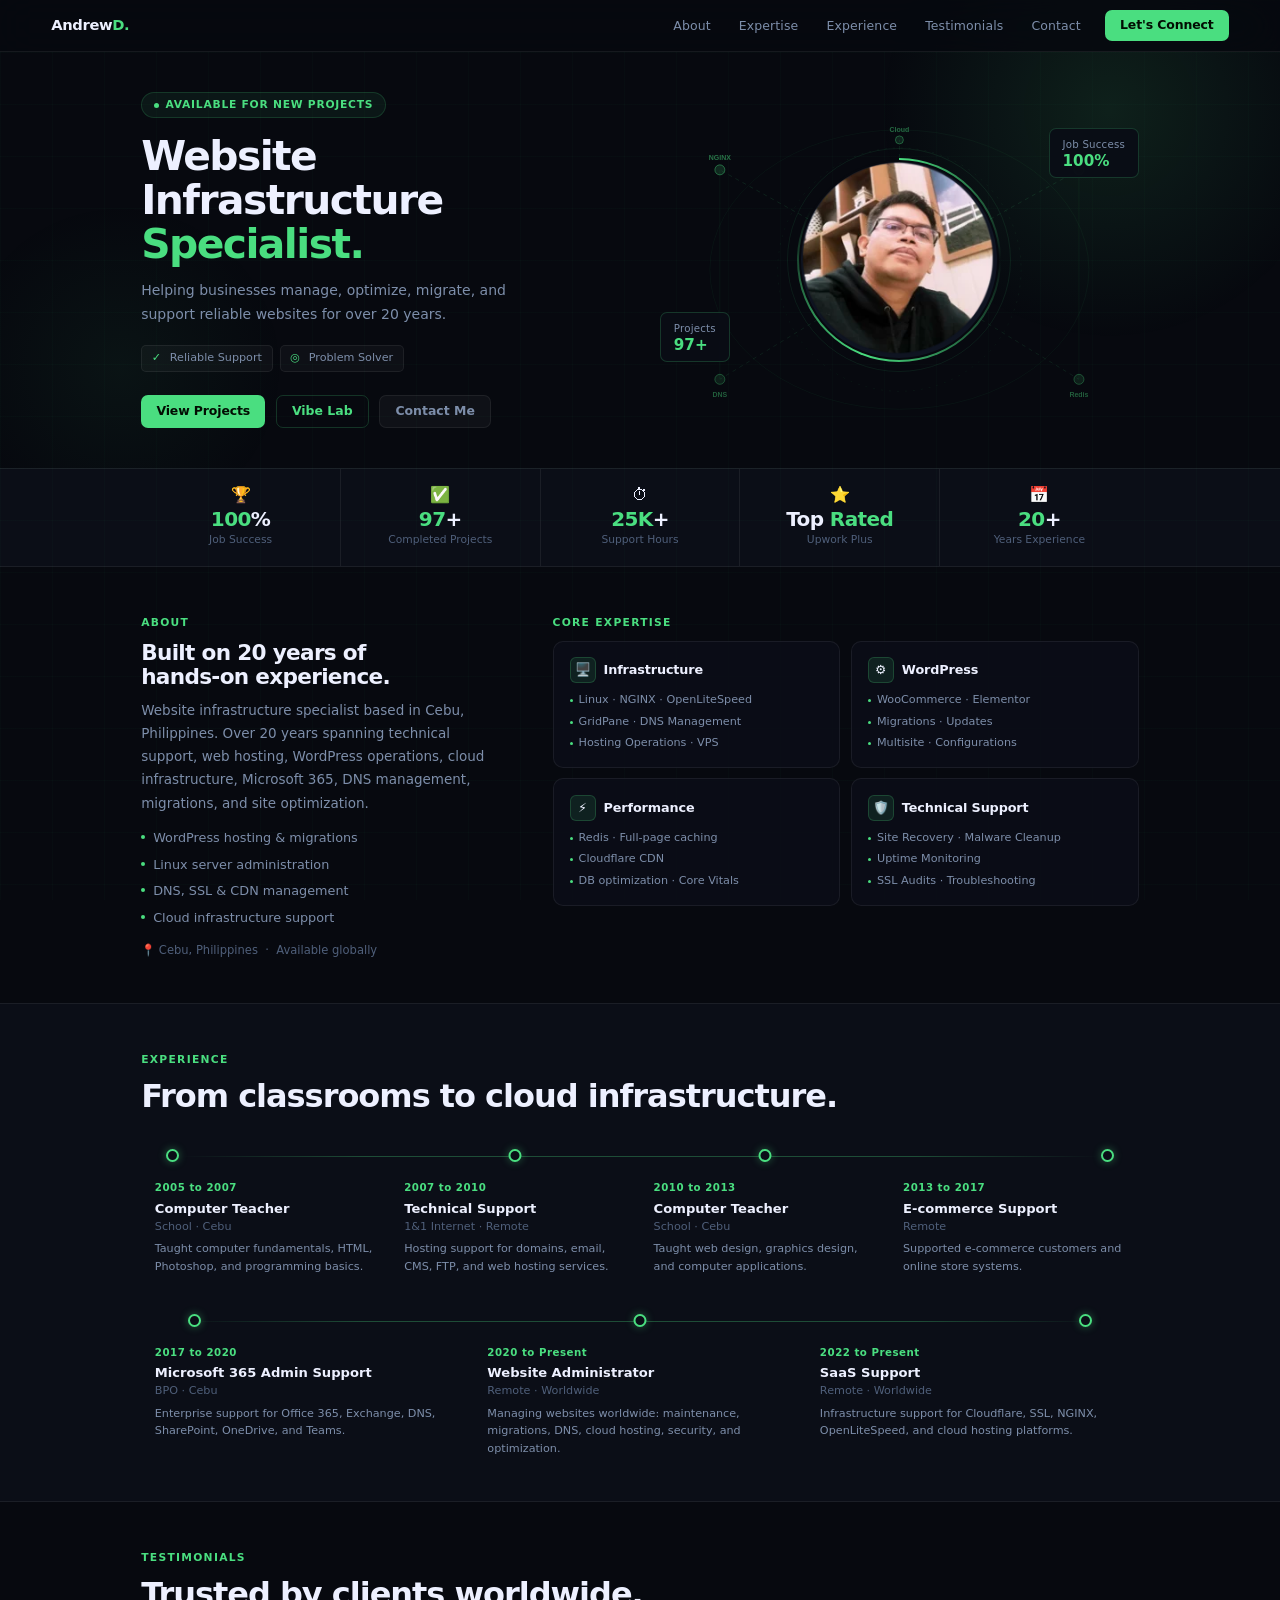
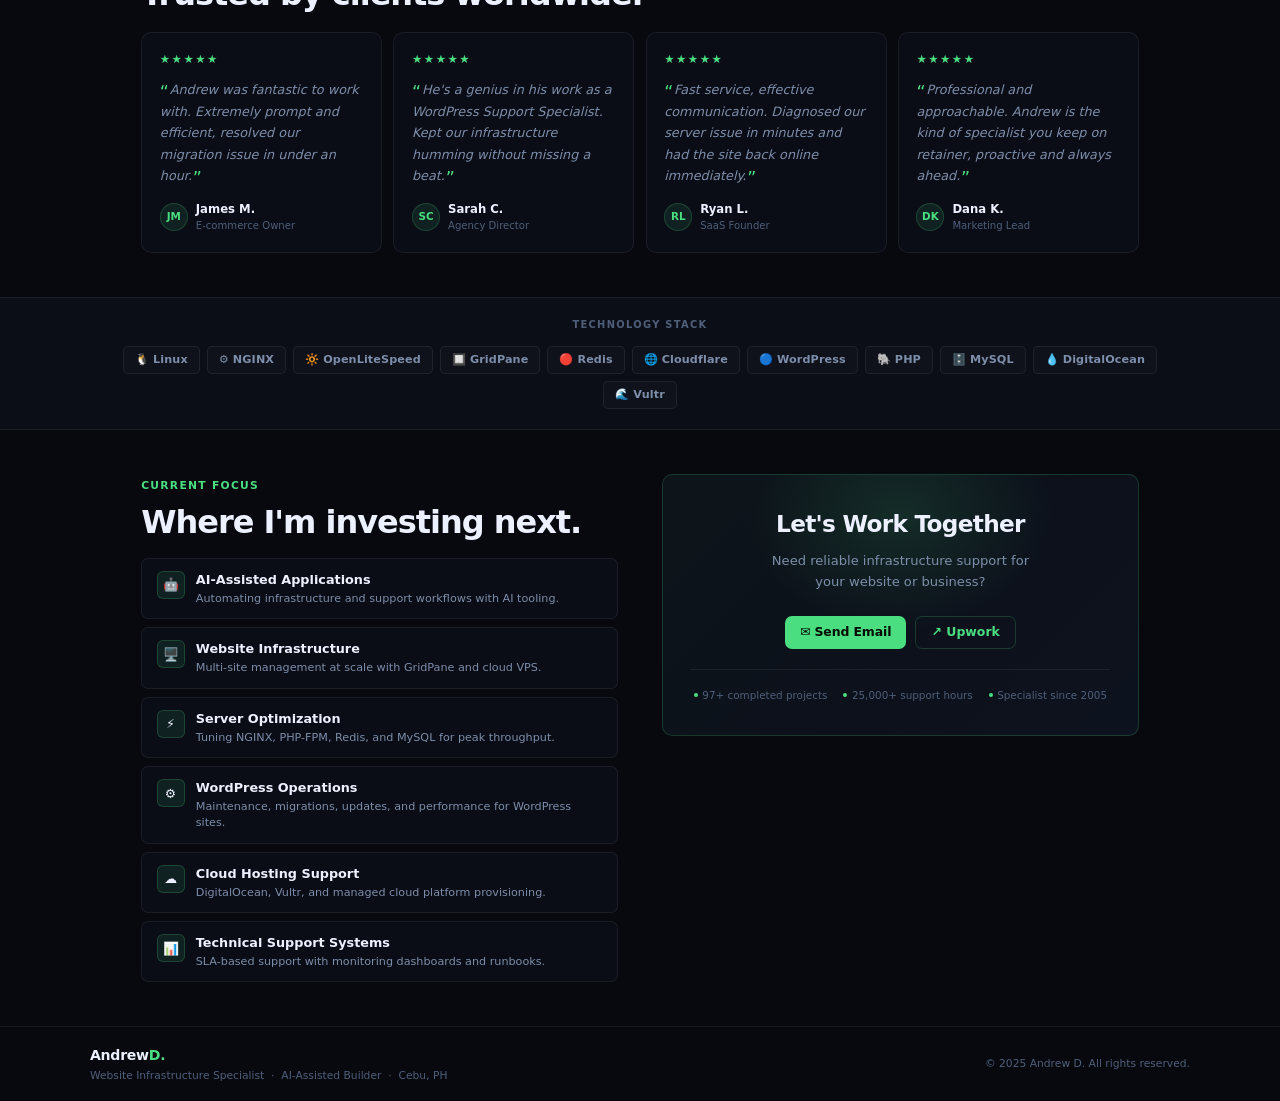
==== index.html @ 4e61c7d8 "Add Vibe Lab button to hero section" ====
<!DOCTYPE html>
<html lang="en">
<head>
  <meta charset="UTF-8" />
  <meta name="viewport" content="width=device-width, initial-scale=1.0" />
  <title>Andrew D. | Website Infrastructure Specialist</title>
  <link rel="icon" type="image/svg+xml" href="favicon.svg" />
  <link rel="stylesheet" href="style.css" />
  <style>
    /* ===================== HERO ===================== */
    .hero {
      padding-top: 52px;
      display: flex; align-items: center;
      position: relative; z-index: 1; overflow: hidden;
    }

    /* ambient glows */
    .hero-glow-a {
      position: absolute; top: -140px; right: -80px;
      width: 500px; height: 500px;
      background: radial-gradient(circle, rgba(74,222,128,.11) 0%, transparent 65%);
      pointer-events: none; transition: transform .8s ease;
    }
    .hero-glow-b {
      position: absolute; bottom: -80px; left: -60px;
      width: 360px; height: 360px;
      background: radial-gradient(circle, rgba(74,222,128,.05) 0%, transparent 65%);
      pointer-events: none;
    }

    .hero-grid {
      display: grid; grid-template-columns: 1fr 1fr;
      gap: 2.5rem; align-items: center;
      padding: 40px 0;
    }

    .hero-badge {
      display: inline-flex; align-items: center; gap: .42rem;
      background: rgba(74,222,128,.065);
      border: 1px solid rgba(74,222,128,.17);
      border-radius: 100px;
      padding: .26rem .72rem;
      font-size: .67rem; font-weight: 700;
      color: var(--green); letter-spacing: .07em; text-transform: uppercase;
      margin-bottom: 1rem;
    }
    .pulse {
      width: 5px; height: 5px; border-radius: 50%;
      background: var(--green); animation: blink 2s infinite;
      flex-shrink: 0;
    }
    @keyframes blink { 0%,100%{ opacity:1; } 50%{ opacity:.35; } }

    .hero h1 {
      font-size: clamp(1.65rem, 3.4vw, 2.55rem);
      font-weight: 800; letter-spacing: -.038em; line-height: 1.08;
      margin-bottom: .8rem;
    }
    .hero h1 .g { color: var(--green); }

    .hero-desc {
      color: var(--muted-2); font-size: .875rem; line-height: 1.7;
      max-width: 390px; margin-bottom: 1.15rem;
    }

    .hero-badges {
      display: flex; flex-wrap: wrap; gap: .45rem; margin-bottom: 1.4rem;
    }
    .hb {
      display: flex; align-items: center; gap: .32rem;
      background: rgba(255,255,255,.03);
      border: 1px solid var(--border);
      border-radius: var(--r-xs); padding: .25rem .6rem;
      font-size: .7rem; font-weight: 500; color: var(--muted-2);
      transition: border-color .15s, color .15s;
    }
    .hb:hover { border-color: var(--border-g2); color: var(--text-2); }
    .hb .ic { color: var(--green); }

    .hero-btns { display: flex; gap: .65rem; flex-wrap: wrap; }

    /* Hero right visual */
    .hero-right {
      position: relative; display: flex;
      justify-content: center; align-items: center;
      min-height: 300px;
    }

    /* Infrastructure background topology */
    .hero-topo {
      position: absolute; inset: 0;
      pointer-events: none; overflow: visible;
    }

    /* Portrait ring */
    .ring-wrap {
      position: relative; width: 200px; height: 200px; flex-shrink: 0; z-index: 2;
    }
    .ring-wrap::before {
      content: '';
      position: absolute; inset: -2px; border-radius: 50%;
      background: conic-gradient(var(--green) 0deg, rgba(74,222,128,.0) 90deg, var(--green) 200deg, rgba(74,222,128,0) 300deg);
      animation: spin 10s linear infinite;
    }
    .ring-wrap::after {
      content: '';
      position: absolute; inset: -12px; border-radius: 50%;
      border: 1px solid rgba(74,222,128,.09);
    }
    @keyframes spin { to { transform: rotate(360deg); } }

    .ring-inner {
      position: relative; z-index: 1;
      width: 100%; height: 100%; border-radius: 50%;
      background: var(--bg-3); border: 2px solid var(--bg);
      overflow: hidden; display: flex; align-items: center; justify-content: center;
    }
    .ring-inner img { width: 100%; height: 100%; object-fit: cover; }

    /* Floating stat chips */
    .fc {
      position: absolute; z-index: 3;
      background: rgba(10,13,22,0.94);
      border: 1px solid var(--border-g);
      border-radius: var(--r-sm);
      padding: .5rem .8rem;
      backdrop-filter: blur(14px);
      transition: box-shadow .2s;
    }
    .fc:hover { box-shadow: 0 0 16px rgba(74,222,128,.12); }
    .fc .lbl { color: var(--muted-2); font-size: .64rem; margin-bottom: .08rem; letter-spacing: .02em; }
    .fc .val { font-weight: 800; color: var(--green); font-size: .95rem; line-height: 1; }
    .fc-1 { top: 18px; right: 0; }
    .fc-2 { bottom: 48px; left: 0; }

    /* ===================== METRICS BAR ===================== */
    .metrics-bar {
      background: var(--bg-2);
      border-top: 1px solid var(--border);
      border-bottom: 1px solid var(--border);
    }
    .metrics-row { display: flex; }
    .metric {
      flex: 1; padding: 18px 12px;
      display: flex; flex-direction: column; align-items: center;
      text-align: center;
      border-right: 1px solid var(--border);
      transition: background .16s;
      cursor: default;
    }
    .metric:last-child { border-right: none; }
    .metric:hover { background: var(--bg-3); }
    .m-icon { font-size: 1rem; margin-bottom: .38rem; line-height: 1; }
    .m-val {
      font-size: 1.25rem; font-weight: 800;
      letter-spacing: -.03em; color: var(--text); line-height: 1;
    }
    .m-val b { color: var(--green); }
    .m-lbl { color: var(--muted); font-size: .67rem; margin-top: .18rem; font-weight: 500; }

    /* ===================== ABOUT + EXPERTISE ===================== */
    .about-exp-grid {
      display: grid; grid-template-columns: 1fr 1.65fr; gap: 3.5rem; align-items: start;
    }

    .about-desc {
      color: var(--muted-2); font-size: .845rem; line-height: 1.72;
      margin-bottom: .9rem;
    }
    .about-dots { display: flex; flex-direction: column; gap: .5rem; }
    .about-dot {
      display: flex; align-items: flex-start; gap: .5rem;
      font-size: .8rem; color: var(--muted-2); line-height: 1.45;
    }
    .about-dot::before {
      content: ''; flex-shrink: 0; margin-top: 6px;
      width: 4px; height: 4px; border-radius: 50%; background: var(--green);
    }
    .loc {
      display: flex; align-items: center; gap: .35rem;
      color: var(--muted); font-size: .72rem; margin-top: .9rem;
    }

    /* Expertise 2x2 */
    .exp-grid { display: grid; grid-template-columns: 1fr 1fr; gap: .65rem; }
    .exp-card {
      background: var(--bg-card);
      border: 1px solid var(--border);
      border-radius: var(--radius);
      padding: .95rem 1rem;
      transition: border-color .2s, transform .2s, box-shadow .2s;
    }
    .exp-card:hover {
      border-color: var(--border-g);
      transform: translateY(-2px);
      box-shadow: 0 6px 28px rgba(74,222,128,.07);
    }
    .exp-card-head { display: flex; align-items: center; gap: .5rem; margin-bottom: .6rem; }
    .exp-ico {
      width: 26px; height: 26px; border-radius: 6px;
      background: var(--glow); border: 1px solid var(--border-g);
      display: flex; align-items: center; justify-content: center;
      font-size: .8rem; flex-shrink: 0;
    }
    .exp-card h4 { font-size: .8rem; font-weight: 700; letter-spacing: -.01em; }
    .exp-tags { display: flex; flex-direction: column; gap: .28rem; }
    .exp-tag {
      display: flex; align-items: center; gap: .38rem;
      font-size: .7rem; color: var(--muted-2);
    }
    .exp-tag::before {
      content: ''; width: 3px; height: 3px; border-radius: 50%;
      background: var(--green); flex-shrink: 0;
    }

    /* ===================== EXPERIENCE TIMELINE ===================== */
    .tl-wrap {
      position: relative; margin-top: 1.5rem;
      display: grid; gap: 0;
    }
    .tl-wrap::before {
      content: '';
      position: absolute; top: 18px; left: 4%; right: 4%; height: 1px;
      background: linear-gradient(90deg, transparent, rgba(74,222,128,.3) 20%, rgba(74,222,128,.3) 80%, transparent);
    }

    .tl-item {
      padding: 42px .85rem 0;
      position: relative;
    }
    .tl-dot {
      position: absolute; top: 11px; left: 50%;
      transform: translateX(-50%);
      width: 13px; height: 13px; border-radius: 50%;
      background: var(--bg-2);
      border: 2px solid var(--green);
      box-shadow: 0 0 8px rgba(74,222,128,.4);
    }
    .tl-item:first-child .tl-dot { left: 10%; transform: none; }
    .tl-item:last-child  .tl-dot { left: auto; right: 10%; transform: none; }

    .tl-year  { font-size: .64rem; color: var(--green); font-weight: 700; letter-spacing: .05em; margin-bottom: .25rem; }
    .tl-title { font-size: .82rem; font-weight: 700; margin-bottom: .12rem; line-height: 1.3; }
    .tl-co    { font-size: .7rem; color: var(--muted); margin-bottom: .3rem; }
    .tl-desc  { font-size: .7rem; color: var(--muted-2); line-height: 1.55; }

    /* Second timeline row (3-col) */
    .tl-wrap-b { margin-top: 1.75rem; }
    .tl-wrap-b .tl-item:first-child .tl-dot { left: 14%; }
    .tl-wrap-b .tl-item:last-child  .tl-dot { right: 14%; left: auto; }

    /* ===================== TESTIMONIALS ===================== */
    .test-grid { display: grid; grid-template-columns: repeat(4,1fr); gap: .7rem; }
    .test-card {
      background: var(--bg-card);
      border: 1px solid var(--border);
      border-radius: var(--radius);
      padding: 1.15rem 1.1rem;
      transition: border-color .2s, transform .2s, box-shadow .2s;
      display: flex; flex-direction: column;
    }
    .test-card:hover {
      border-color: var(--border-g);
      transform: translateY(-2px);
      box-shadow: 0 6px 28px rgba(74,222,128,.07);
    }
    .stars { color: var(--green); font-size: .72rem; letter-spacing: 1.5px; margin-bottom: .65rem; }
    .test-q {
      font-size: .8rem; color: var(--muted-2); line-height: 1.68;
      margin-bottom: .9rem; font-style: italic; flex: 1;
    }
    .test-q::before { content: '\201C'; color: var(--green); font-style: normal; font-size: 1.1rem; line-height: 0; vertical-align: -.22em; margin-right: .05rem; }
    .test-q::after  { content: '\201D'; color: var(--green); font-style: normal; font-size: 1.1rem; line-height: 0; vertical-align: -.22em; margin-left: .05rem; }
    .test-author { display: flex; align-items: center; gap: .5rem; }
    .t-avatar {
      width: 28px; height: 28px; border-radius: 50%;
      background: var(--glow); border: 1px solid var(--border-g);
      display: flex; align-items: center; justify-content: center;
      font-size: .65rem; font-weight: 800; color: var(--green); flex-shrink: 0;
    }
    .t-name { font-size: .73rem; font-weight: 700; }
    .t-role { font-size: .63rem; color: var(--muted); }

    /* ===================== TECH STACK ===================== */
    .stack-bar {
      background: var(--bg-2);
      border-top: 1px solid var(--border);
      border-bottom: 1px solid var(--border);
      padding: 20px max(1.5rem,4vw);
    }
    .stack-inner { max-width: 1100px; margin: 0 auto; }
    .stack-label {
      text-align: center; color: var(--muted); font-size: .62rem;
      font-weight: 700; letter-spacing: .13em; text-transform: uppercase;
      margin-bottom: .85rem;
    }
    .stack-pills { display: flex; flex-wrap: wrap; gap: .45rem; justify-content: center; }
    .pill {
      display: flex; align-items: center; gap: .3rem;
      background: rgba(255,255,255,.02);
      border: 1px solid var(--border);
      border-radius: var(--r-xs); padding: .28rem .68rem;
      font-size: .7rem; font-weight: 600; color: var(--muted-2);
      transition: all .16s; letter-spacing: .01em;
    }
    .pill:hover { border-color: var(--border-g); color: var(--text-2); background: var(--glow-sm); }

    /* ===================== FOCUS + CTA ===================== */
    .focus-cta-grid {
      display: grid; grid-template-columns: 1fr 1fr; gap: 2.75rem; align-items: start;
    }

    .focus-list { display: flex; flex-direction: column; gap: .5rem; margin-top: 1.1rem; }
    .focus-item {
      display: flex; align-items: flex-start; gap: .7rem;
      background: var(--bg-card);
      border: 1px solid var(--border);
      border-radius: var(--r-sm);
      padding: .7rem .9rem;
      transition: border-color .18s, transform .18s;
    }
    .focus-item:hover { border-color: var(--border-g); transform: translateX(2px); }
    .f-ico {
      width: 28px; height: 28px; border-radius: 6px;
      background: var(--glow); border: 1px solid var(--border-g);
      display: flex; align-items: center; justify-content: center;
      font-size: .8rem; flex-shrink: 0; margin-top: 1px;
    }
    .f-text h5 { font-size: .8rem; font-weight: 700; margin-bottom: .1rem; }
    .f-text p  { font-size: .7rem; color: var(--muted-2); line-height: 1.45; }

    /* CTA box */
    .cta-box {
      background: linear-gradient(135deg, rgba(11,14,23,0.98) 0%, rgba(14,20,32,0.95) 100%);
      border: 1px solid var(--border-g);
      border-radius: var(--radius);
      padding: 2rem 1.75rem;
      position: relative; overflow: hidden;
      text-align: center;
      backdrop-filter: blur(12px);
    }
    .cta-box::before {
      content: '';
      position: absolute; top: -80px; left: 50%;
      transform: translateX(-50%);
      width: 320px; height: 240px;
      background: radial-gradient(ellipse, rgba(74,222,128,.13) 0%, transparent 68%);
      pointer-events: none;
    }
    .cta-box::after {
      content: '';
      position: absolute; inset: 0;
      border-radius: var(--radius);
      background: linear-gradient(135deg, rgba(74,222,128,.03) 0%, transparent 60%);
      pointer-events: none;
    }
    .cta-box-inner { position: relative; z-index: 1; }
    .cta-box h3 {
      font-size: 1.45rem; font-weight: 800; letter-spacing: -.03em;
      margin-bottom: .5rem;
    }
    .cta-box p {
      color: var(--muted-2); font-size: .82rem; line-height: 1.65;
      margin-bottom: 1.4rem; max-width: 260px; margin-left: auto; margin-right: auto;
    }
    .cta-btns { display: flex; gap: .55rem; justify-content: center; flex-wrap: wrap; }

    /* trust strip inside CTA */
    .cta-trust {
      display: flex; gap: 1rem; justify-content: center; flex-wrap: wrap;
      margin-top: 1.25rem; padding-top: 1.1rem;
      border-top: 1px solid var(--border);
    }
    .cta-trust-item {
      font-size: .65rem; color: var(--muted); font-weight: 500;
      display: flex; align-items: center; gap: .28rem;
    }
    .cta-trust-item .dot-g { width: 4px; height: 4px; border-radius: 50%; background: var(--green); flex-shrink: 0; }

    /* ===================== FOOTER ===================== */
    footer {
      border-top: 1px solid var(--border);
      padding: 1.1rem max(1.5rem,4vw);
      position: relative; z-index: 1;
    }
    .footer-inner {
      max-width: 1100px; margin: 0 auto;
      display: flex; align-items: center; justify-content: space-between;
      flex-wrap: wrap; gap: .65rem;
    }
    .f-brand { font-weight: 800; font-size: .88rem; letter-spacing: -.02em; }
    .f-brand .g { color: var(--green); }
    .f-sub { font-size: .67rem; color: var(--muted); margin-top: .1rem; }
    .f-right { font-size: .67rem; color: var(--muted); }

    /* ===================== REVEAL ===================== */
    .rv { opacity: 0; transform: translateY(14px); transition: opacity .5s ease, transform .5s ease; }
    .rv.in { opacity: 1; transform: none; }

    /* ===================== RESPONSIVE ===================== */
    @media (max-width: 960px) {
      .test-grid { grid-template-columns: repeat(2,1fr); }
      .about-exp-grid { grid-template-columns: 1fr; gap: 2rem; }
      .focus-cta-grid { grid-template-columns: 1fr; }
    }
    @media (max-width: 720px) {
      .nav-links { display: none; }
      .hamburger { display: flex; }
      .nav-cta-btn { display: none; }
      .nav-links.open {
        display: flex; flex-direction: column; gap: .9rem;
        position: fixed; top: 52px; left: 0; right: 0;
        background: rgba(7,9,15,.97); border-bottom: 1px solid var(--border);
        padding: 1.1rem max(1.5rem,4vw); z-index: 99;
      }
      .hero-grid { grid-template-columns: 1fr; display: flex; flex-direction: column; }
      .hero-right { display: flex; justify-content: center; margin-top: 0; margin-bottom: 1rem; order: -1; min-height: auto; }
      .ring-wrap { width: 160px; height: 160px; }
      .ring-wrap::after { display: none; }
      .hero-topo { display: none; }
      .fc-1, .fc-2 { display: none; }
      .hero-grid { padding: 16px 0; gap: 1rem; }
      .hero-glow-a, .hero-glow-b { display: none; }
      .hero-left { text-align: center; }
      .hero-badges { justify-content: center; }
      .hero-btns { justify-content: center; }
      .hero-btns .btn-ghost { display: none; }
      .hero-btns .btn-green { padding: .65rem 1.75rem; font-size: .9rem; }
      .hero-desc { margin-left: auto; margin-right: auto; }
      #about { margin-top: -1.5rem; }
      .metrics-bar { display: none; }
      .tl-wrap { grid-template-columns: 1fr 1fr !important; }
      .test-grid { grid-template-columns: 1fr; }
    }
    @media (max-width: 480px) {
      .exp-grid { grid-template-columns: 1fr; }
      .tl-wrap { grid-template-columns: 1fr !important; }
      .tl-wrap::before { display: none; }
      .tl-item { padding: 10px 0 0 1.4rem; }
      .tl-dot { left: 0 !important; right: auto !important; top: 12px; transform: none !important; }
      .metric { flex: 0 0 100%; }
    }
  </style>
</head>
<body>

<!-- NAV -->
<nav>
  <a href="#" class="nav-logo">Andrew<span class="g">D.</span></a>
  <ul class="nav-links" id="navLinks">
    <li><a href="#about">About</a></li>
    <li><a href="#expertise">Expertise</a></li>
    <li><a href="#experience">Experience</a></li>
    <li><a href="#testimonials">Testimonials</a></li>
    <li><a href="#contact">Contact</a></li>
  </ul>
  <a href="#contact" class="btn btn-green nav-cta-btn">Let's Connect</a>
  <button class="hamburger" id="ham" aria-label="Menu">
    <span></span><span></span><span></span>
  </button>
</nav>

<!-- HERO -->
<section class="hero" id="home">
  <div class="hero-glow-a" id="heroGlow"></div>
  <div class="hero-glow-b"></div>
  <div class="wrap" style="width:100%">
    <div class="hero-grid">
      <!-- Left -->
      <div>
        <div class="hero-badge"><span class="pulse"></span>Available for new projects</div>
        <h1>Website Infrastructure<br/><span class="g">Specialist.</span></h1>
        <p class="hero-desc">Helping businesses manage, optimize, migrate, and support reliable websites for over 20 years.</p>
        <div class="hero-badges">
          <span class="hb"><span class="ic">✓</span>&nbsp;Reliable Support</span>
          <span class="hb"><span class="ic">◎</span>&nbsp;Problem Solver</span>
        </div>
        <div class="hero-btns">
          <a href="/projects" class="btn btn-green">View Projects</a>
          <a href="/vibe-lab" class="btn btn-outline">Vibe Lab</a>
          <a href="#contact" class="btn btn-ghost">Contact Me</a>
        </div>
      </div>

      <!-- Right: portrait + infra topology -->
      <div class="hero-right">

        <!-- Infrastructure topology SVG behind the portrait -->
        <svg class="hero-topo" viewBox="0 0 480 320" fill="none" xmlns="http://www.w3.org/2000/svg" aria-hidden="true">
          <!-- Connection lines -->
          <line x1="240" y1="160" x2="60"  y2="60"  stroke="rgba(74,222,128,.12)" stroke-width="1" stroke-dasharray="4 4"/>
          <line x1="240" y1="160" x2="420" y2="60"  stroke="rgba(74,222,128,.12)" stroke-width="1" stroke-dasharray="4 4"/>
          <line x1="240" y1="160" x2="60"  y2="270" stroke="rgba(74,222,128,.1)"  stroke-width="1" stroke-dasharray="4 4"/>
          <line x1="240" y1="160" x2="420" y2="270" stroke="rgba(74,222,128,.1)"  stroke-width="1" stroke-dasharray="4 4"/>
          <line x1="240" y1="160" x2="240" y2="30"  stroke="rgba(74,222,128,.1)"  stroke-width="1" stroke-dasharray="4 4"/>
          <line x1="60"  y1="60"  x2="60"  y2="270" stroke="rgba(74,222,128,.06)" stroke-width="1"/>
          <line x1="420" y1="60"  x2="420" y2="270" stroke="rgba(74,222,128,.06)" stroke-width="1"/>
          <!-- Outer ring arc -->
          <ellipse cx="240" cy="160" rx="190" ry="140" stroke="rgba(74,222,128,.05)" stroke-width="1"/>
          <!-- Node circles -->
          <circle cx="60"  cy="60"  r="5" fill="rgba(74,222,128,.15)" stroke="rgba(74,222,128,.4)" stroke-width="1"/>
          <circle cx="420" cy="60"  r="5" fill="rgba(74,222,128,.15)" stroke="rgba(74,222,128,.4)" stroke-width="1"/>
          <circle cx="60"  cy="270" r="5" fill="rgba(74,222,128,.1)"  stroke="rgba(74,222,128,.3)" stroke-width="1"/>
          <circle cx="420" cy="270" r="5" fill="rgba(74,222,128,.1)"  stroke="rgba(74,222,128,.3)" stroke-width="1"/>
          <circle cx="240" cy="30"  r="4" fill="rgba(74,222,128,.12)" stroke="rgba(74,222,128,.35)" stroke-width="1"/>
          <!-- Node labels -->
          <text x="60"  y="50"  text-anchor="middle" font-family="Inter,sans-serif" font-size="7" font-weight="600" fill="rgba(74,222,128,.5)">NGINX</text>
          <text x="420" y="50"  text-anchor="middle" font-family="Inter,sans-serif" font-size="7" font-weight="600" fill="rgba(74,222,128,.5)">CDN</text>
          <text x="60"  y="288" text-anchor="middle" font-family="Inter,sans-serif" font-size="7" font-weight="600" fill="rgba(74,222,128,.4)">DNS</text>
          <text x="420" y="288" text-anchor="middle" font-family="Inter,sans-serif" font-size="7" font-weight="600" fill="rgba(74,222,128,.4)">Redis</text>
          <text x="240" y="22"  text-anchor="middle" font-family="Inter,sans-serif" font-size="7" font-weight="600" fill="rgba(74,222,128,.45)">Cloud</text>
          <!-- Pulse ring on center -->
          <circle cx="240" cy="160" r="122" stroke="rgba(74,222,128,.06)" stroke-width="1" stroke-dasharray="2 6"/>
        </svg>

        <!-- Portrait ring -->
        <div class="ring-wrap">
          <div class="ring-inner">
            <picture>
              <source srcset="images/drew.webp" type="image/webp" />
              <img src="images/drew.png" alt="Andrew D. Website Infrastructure Specialist" />
            </picture>
          </div>
        </div>

        <!-- Floating chips -->
        <div class="fc fc-1"><div class="lbl">Job Success</div><div class="val">100%</div></div>
        <div class="fc fc-2"><div class="lbl">Projects</div><div class="val">97+</div></div>
      </div>
    </div>
  </div>
</section>

<!-- METRICS BAR -->
<div class="metrics-bar">
  <div class="wrap">
    <div class="metrics-row">
      <div class="metric rv">
        <div class="m-icon">🏆</div>
        <div class="m-val"><b>100</b>%</div>
        <div class="m-lbl">Job Success</div>
      </div>
      <div class="metric rv">
        <div class="m-icon">✅</div>
        <div class="m-val"><b>97</b>+</div>
        <div class="m-lbl">Completed Projects</div>
      </div>
      <div class="metric rv">
        <div class="m-icon">⏱</div>
        <div class="m-val"><b>25K</b>+</div>
        <div class="m-lbl">Support Hours</div>
      </div>
      <div class="metric rv">
        <div class="m-icon">⭐</div>
        <div class="m-val">Top&nbsp;<b>Rated</b></div>
        <div class="m-lbl">Upwork Plus</div>
      </div>
      <div class="metric rv">
        <div class="m-icon">📅</div>
        <div class="m-val"><b>20</b>+</div>
        <div class="m-lbl">Years Experience</div>
      </div>
    </div>
  </div>
</div>

<!-- ABOUT + EXPERTISE -->
<section class="sec" id="about">
  <div class="wrap">
    <div class="about-exp-grid">

      <!-- About -->
      <div class="rv">
        <div class="sec-label">About</div>
        <h2 class="sec-title" style="font-size:1.35rem;">Built on 20 years of<br/>hands-on experience.</h2>
        <p class="about-desc" style="margin-top:.55rem;">Website infrastructure specialist based in Cebu, Philippines. Over 20 years spanning technical support, web hosting, WordPress operations, cloud infrastructure, Microsoft 365, DNS management, migrations, and site optimization.</p>
        <div class="about-dots">
          <span class="about-dot">WordPress hosting &amp; migrations</span>
          <span class="about-dot">Linux server administration</span>
          <span class="about-dot">DNS, SSL &amp; CDN management</span>
          <span class="about-dot">Cloud infrastructure support</span>
        </div>
        <p class="loc">📍 Cebu, Philippines &nbsp;·&nbsp; Available globally</p>
      </div>

      <!-- Expertise -->
      <div id="expertise">
        <div class="sec-label" style="margin-bottom:.6rem;">Core Expertise</div>
        <div class="exp-grid rv">
          <div class="exp-card">
            <div class="exp-card-head">
              <div class="exp-ico">🖥️</div>
              <h4>Infrastructure</h4>
            </div>
            <div class="exp-tags">
              <span class="exp-tag">Linux · NGINX · OpenLiteSpeed</span>
              <span class="exp-tag">GridPane · DNS Management</span>
              <span class="exp-tag">Hosting Operations · VPS</span>
            </div>
          </div>
          <div class="exp-card">
            <div class="exp-card-head">
              <div class="exp-ico">⚙️</div>
              <h4>WordPress</h4>
            </div>
            <div class="exp-tags">
              <span class="exp-tag">WooCommerce · Elementor</span>
              <span class="exp-tag">Migrations · Updates</span>
              <span class="exp-tag">Multisite · Configurations</span>
            </div>
          </div>
          <div class="exp-card">
            <div class="exp-card-head">
              <div class="exp-ico">⚡</div>
              <h4>Performance</h4>
            </div>
            <div class="exp-tags">
              <span class="exp-tag">Redis · Full-page caching</span>
              <span class="exp-tag">Cloudflare CDN</span>
              <span class="exp-tag">DB optimization · Core Vitals</span>
            </div>
          </div>
          <div class="exp-card">
            <div class="exp-card-head">
              <div class="exp-ico">🛡️</div>
              <h4>Technical Support</h4>
            </div>
            <div class="exp-tags">
              <span class="exp-tag">Site Recovery · Malware Cleanup</span>
              <span class="exp-tag">Uptime Monitoring</span>
              <span class="exp-tag">SSL Audits · Troubleshooting</span>
            </div>
          </div>
        </div>
      </div>

    </div>
  </div>
</section>

<!-- EXPERIENCE -->
<section class="sec sec-alt" id="experience">
  <div class="wrap">
    <div class="sec-label">Experience</div>
    <h2 class="sec-title">From classrooms to cloud infrastructure.</h2>

    <!-- Row 1: 4 items -->
    <div class="tl-wrap rv" style="grid-template-columns:repeat(4,1fr);">
      <div class="tl-item">
        <div class="tl-dot"></div>
        <div class="tl-year">2005 to 2007</div>
        <div class="tl-title">Computer Teacher</div>
        <div class="tl-co">School · Cebu</div>
        <div class="tl-desc">Taught computer fundamentals, HTML, Photoshop, and programming basics.</div>
      </div>
      <div class="tl-item">
        <div class="tl-dot"></div>
        <div class="tl-year">2007 to 2010</div>
        <div class="tl-title">Technical Support</div>
        <div class="tl-co">1&amp;1 Internet · Remote</div>
        <div class="tl-desc">Hosting support for domains, email, CMS, FTP, and web hosting services.</div>
      </div>
      <div class="tl-item">
        <div class="tl-dot"></div>
        <div class="tl-year">2010 to 2013</div>
        <div class="tl-title">Computer Teacher</div>
        <div class="tl-co">School · Cebu</div>
        <div class="tl-desc">Taught web design, graphics design, and computer applications.</div>
      </div>
      <div class="tl-item">
        <div class="tl-dot"></div>
        <div class="tl-year">2013 to 2017</div>
        <div class="tl-title">E-commerce Support</div>
        <div class="tl-co">Remote</div>
        <div class="tl-desc">Supported e-commerce customers and online store systems.</div>
      </div>
    </div>

    <!-- Row 2: 3 items -->
    <div class="tl-wrap tl-wrap-b rv" style="grid-template-columns:repeat(3,1fr);">
      <div class="tl-item">
        <div class="tl-dot"></div>
        <div class="tl-year">2017 to 2020</div>
        <div class="tl-title">Microsoft 365 Admin Support</div>
        <div class="tl-co">BPO · Cebu</div>
        <div class="tl-desc">Enterprise support for Office 365, Exchange, DNS, SharePoint, OneDrive, and Teams.</div>
      </div>
      <div class="tl-item">
        <div class="tl-dot"></div>
        <div class="tl-year">2020 to Present</div>
        <div class="tl-title">Website Administrator</div>
        <div class="tl-co">Remote · Worldwide</div>
        <div class="tl-desc">Managing websites worldwide: maintenance, migrations, DNS, cloud hosting, security, and optimization.</div>
      </div>
      <div class="tl-item">
        <div class="tl-dot"></div>
        <div class="tl-year">2022 to Present</div>
        <div class="tl-title">SaaS Support</div>
        <div class="tl-co">Remote · Worldwide</div>
        <div class="tl-desc">Infrastructure support for Cloudflare, SSL, NGINX, OpenLiteSpeed, and cloud hosting platforms.</div>
      </div>
    </div>
  </div>
</section>

<!-- TESTIMONIALS -->
<section class="sec" id="testimonials">
  <div class="wrap">
    <div class="sec-label">Testimonials</div>
    <h2 class="sec-title">Trusted by clients worldwide.</h2>
    <div class="test-grid" style="margin-top:1.25rem;">

      <div class="test-card rv">
        <div class="stars">★★★★★</div>
        <p class="test-q">Andrew was fantastic to work with. Extremely prompt and efficient, resolved our migration issue in under an hour.</p>
        <div class="test-author">
          <div class="t-avatar">JM</div>
          <div><div class="t-name">James M.</div><div class="t-role">E-commerce Owner</div></div>
        </div>
      </div>

      <div class="test-card rv">
        <div class="stars">★★★★★</div>
        <p class="test-q">He's a genius in his work as a WordPress Support Specialist. Kept our infrastructure humming without missing a beat.</p>
        <div class="test-author">
          <div class="t-avatar">SC</div>
          <div><div class="t-name">Sarah C.</div><div class="t-role">Agency Director</div></div>
        </div>
      </div>

      <div class="test-card rv">
        <div class="stars">★★★★★</div>
        <p class="test-q">Fast service, effective communication. Diagnosed our server issue in minutes and had the site back online immediately.</p>
        <div class="test-author">
          <div class="t-avatar">RL</div>
          <div><div class="t-name">Ryan L.</div><div class="t-role">SaaS Founder</div></div>
        </div>
      </div>

      <div class="test-card rv">
        <div class="stars">★★★★★</div>
        <p class="test-q">Professional and approachable. Andrew is the kind of specialist you keep on retainer, proactive and always ahead.</p>
        <div class="test-author">
          <div class="t-avatar">DK</div>
          <div><div class="t-name">Dana K.</div><div class="t-role">Marketing Lead</div></div>
        </div>
      </div>

    </div>
  </div>
</section>

<!-- TECH STACK -->
<div class="stack-bar">
  <div class="stack-inner">
    <p class="stack-label">Technology Stack</p>
    <div class="stack-pills">
      <span class="pill">🐧 Linux</span>
      <span class="pill">⚙️ NGINX</span>
      <span class="pill">🔆 OpenLiteSpeed</span>
      <span class="pill">🔲 GridPane</span>
      <span class="pill">🔴 Redis</span>
      <span class="pill">🌐 Cloudflare</span>
      <span class="pill">🔵 WordPress</span>
      <span class="pill">🐘 PHP</span>
      <span class="pill">🗄️ MySQL</span>
      <span class="pill">💧 DigitalOcean</span>
      <span class="pill">🌊 Vultr</span>
    </div>
  </div>
</div>

<!-- CURRENT FOCUS + CTA -->
<section class="sec" id="contact">
  <div class="wrap">
    <div class="focus-cta-grid">

      <!-- Focus list -->
      <div>
        <div class="sec-label">Current Focus</div>
        <h2 class="sec-title">Where I'm investing next.</h2>
        <div class="focus-list rv">
          <div class="focus-item">
            <div class="f-ico">🤖</div>
            <div class="f-text">
              <h5>AI-Assisted Applications</h5>
              <p>Automating infrastructure and support workflows with AI tooling.</p>
            </div>
          </div>
          <div class="focus-item">
            <div class="f-ico">🖥️</div>
            <div class="f-text">
              <h5>Website Infrastructure</h5>
              <p>Multi-site management at scale with GridPane and cloud VPS.</p>
            </div>
          </div>
          <div class="focus-item">
            <div class="f-ico">⚡</div>
            <div class="f-text">
              <h5>Server Optimization</h5>
              <p>Tuning NGINX, PHP-FPM, Redis, and MySQL for peak throughput.</p>
            </div>
          </div>
          <div class="focus-item">
            <div class="f-ico">⚙️</div>
            <div class="f-text">
              <h5>WordPress Operations</h5>
              <p>Maintenance, migrations, updates, and performance for WordPress sites.</p>
            </div>
          </div>
          <div class="focus-item">
            <div class="f-ico">☁️</div>
            <div class="f-text">
              <h5>Cloud Hosting Support</h5>
              <p>DigitalOcean, Vultr, and managed cloud platform provisioning.</p>
            </div>
          </div>
          <div class="focus-item">
            <div class="f-ico">📊</div>
            <div class="f-text">
              <h5>Technical Support Systems</h5>
              <p>SLA-based support with monitoring dashboards and runbooks.</p>
            </div>
          </div>
        </div>
      </div>

      <!-- CTA card -->
      <div class="cta-box rv">
        <div class="cta-box-inner">
          <h3>Let's Work Together</h3>
          <p>Need reliable infrastructure support for your website or business?</p>
          <div class="cta-btns">
            <a href="mailto:andrewsdlc@gmail.com" class="btn btn-green">✉ Send Email</a>
            <a href="https://www.upwork.com" target="_blank" rel="noopener" class="btn btn-outline">↗ Upwork</a>
          </div>
          <div class="cta-trust">
            <span class="cta-trust-item"><span class="dot-g"></span>97+ completed projects</span>
            <span class="cta-trust-item"><span class="dot-g"></span>25,000+ support hours</span>
            <span class="cta-trust-item"><span class="dot-g"></span>Specialist since 2005</span>
          </div>
        </div>
      </div>

    </div>
  </div>
</section>

<!-- FOOTER -->
<footer>
  <div class="footer-inner">
    <div>
      <div class="f-brand">Andrew<span class="g">D.</span></div>
      <div class="f-sub">Website Infrastructure Specialist &nbsp;·&nbsp; AI-Assisted Builder &nbsp;·&nbsp; Cebu, PH</div>
    </div>
    <div class="f-right">© 2025 Andrew D. All rights reserved.</div>
  </div>
</footer>

<script>
  // Mobile nav toggle
  const ham = document.getElementById('ham');
  const nl  = document.getElementById('navLinks');
  ham.addEventListener('click', () => nl.classList.toggle('open'));
  nl.querySelectorAll('a').forEach(a => a.addEventListener('click', () => nl.classList.remove('open')));

  // Scroll reveal
  const observer = new IntersectionObserver(entries => {
    entries.forEach(e => { if (e.isIntersecting) { e.target.classList.add('in'); observer.unobserve(e.target); } });
  }, { threshold: 0.09 });
  document.querySelectorAll('.rv').forEach(el => observer.observe(el));

  // Active nav highlight
  const sections = document.querySelectorAll('section[id]');
  const navAs    = document.querySelectorAll('.nav-links a');
  window.addEventListener('scroll', () => {
    let cur = '';
    sections.forEach(s => { if (window.scrollY >= s.offsetTop - 72) cur = s.id; });
    navAs.forEach(a => { a.style.color = a.getAttribute('href') === '#' + cur ? 'var(--text)' : ''; });
  }, { passive: true });

  // Hero glow parallax
  const glow = document.getElementById('heroGlow');
  window.addEventListener('mousemove', e => {
    if (!glow) return;
    const x = (e.clientX / window.innerWidth  - .5) * 18;
    const y = (e.clientY / window.innerHeight - .5) * 18;
    glow.style.transform = `translate(${x}px,${y}px)`;
  }, { passive: true });
</script>
</body>
</html>
---- style.css ----
*, *::before, *::after { box-sizing: border-box; margin: 0; padding: 0; }

:root {
  --bg:       #07090f;
  --bg-2:     #0b0e17;
  --bg-3:     #0f1421;
  --bg-card:  rgba(11,14,23,0.92);
  --border:   rgba(255,255,255,0.065);
  --border-g: rgba(74,222,128,0.2);
  --border-g2:rgba(74,222,128,0.1);
  --green:    #4ade80;
  --green-d:  #22c55e;
  --glow:     rgba(74,222,128,0.1);
  --glow-sm:  rgba(74,222,128,0.06);
  --text:     #edf0ff;
  --text-2:   #c8d0e8;
  --muted:    #4f5f7a;
  --muted-2:  #7d8eaa;
  --radius:   10px;
  --r-sm:     7px;
  --r-xs:     5px;
}

html { scroll-behavior: smooth; }

body {
  font-family: 'Inter', -apple-system, BlinkMacSystemFont, 'Segoe UI', system-ui, sans-serif;
  background: var(--bg);
  color: var(--text);
  font-size: 14px;
  line-height: 1.5;
  overflow-x: hidden;
  min-height: 100vh;
}

body::after {
  content: '';
  position: fixed; inset: 0; z-index: 0; pointer-events: none;
  background-image:
    linear-gradient(rgba(74,222,128,.022) 1px, transparent 1px),
    linear-gradient(90deg, rgba(74,222,128,.022) 1px, transparent 1px);
  background-size: 52px 52px;
}

/* NAV */
nav {
  position: fixed; top: 0; left: 0; right: 0; z-index: 100;
  height: 52px;
  display: flex; align-items: center;
  padding: 0 max(1.5rem, 4vw);
  background: rgba(7,9,15,0.85);
  backdrop-filter: blur(20px) saturate(1.4);
  border-bottom: 1px solid var(--border);
}
.nav-logo {
  font-weight: 800; font-size: .92rem; letter-spacing: -.025em;
  color: var(--text); text-decoration: none; margin-right: auto;
}
.nav-logo .g { color: var(--green); }
.nav-links {
  display: flex; gap: 1.75rem; list-style: none; margin-right: 1.5rem;
}
.nav-links a {
  text-decoration: none; color: var(--muted-2);
  font-size: .78rem; font-weight: 500; letter-spacing: .01em;
  transition: color .15s;
}
.nav-links a:hover { color: var(--text); }
.nav-back {
  display: inline-flex; align-items: center; gap: .35rem;
  font-size: .75rem; font-weight: 500; color: var(--muted-2);
  text-decoration: none; transition: color .15s;
}
.nav-back:hover { color: var(--green); }

/* BUTTONS */
.btn {
  display: inline-flex; align-items: center; gap: .38rem;
  padding: .4rem .95rem;
  border-radius: var(--r-sm);
  font-size: .78rem; font-weight: 600;
  text-decoration: none; cursor: pointer;
  transition: all .16s; border: none; font-family: inherit;
  white-space: nowrap;
}
.btn-green  { background: var(--green); color: #020d02; letter-spacing: -.01em; }
.btn-green:hover { background: #72ebb0; box-shadow: 0 0 18px rgba(74,222,128,.32); transform: translateY(-1px); }
.btn-outline {
  background: transparent;
  border: 1px solid var(--border-g);
  color: var(--green);
}
.btn-outline:hover { background: var(--glow); transform: translateY(-1px); }
.btn-ghost {
  background: rgba(255,255,255,.035);
  border: 1px solid var(--border);
  color: var(--muted-2);
}
.btn-ghost:hover { background: rgba(255,255,255,.07); color: var(--text); transform: translateY(-1px); }

/* HAMBURGER */
.hamburger { display: none; flex-direction: column; gap: 4px; background: none; border: none; cursor: pointer; padding: 2px; }
.hamburger span { display: block; width: 20px; height: 1.5px; background: var(--text); border-radius: 2px; transition: all .2s; }

/* LAYOUT */
.wrap {
  position: relative; z-index: 1;
  max-width: 1100px; margin: 0 auto;
  padding-left: max(1.5rem, 4vw);
  padding-right: max(1.5rem, 4vw);
}

.sec { padding: 44px 0; position: relative; z-index: 1; }
.sec-alt {
  background: var(--bg-2);
  border-top: 1px solid var(--border);
  border-bottom: 1px solid var(--border);
}

.sec-label {
  display: inline-flex; align-items: center; gap: .4rem;
  color: var(--green); font-size: .67rem; font-weight: 700;
  letter-spacing: .12em; text-transform: uppercase; margin-bottom: .6rem;
}
h2.sec-title {
  font-size: clamp(1.45rem, 3vw, 2rem);
  font-weight: 800; letter-spacing: -.032em; line-height: 1.14;
  margin-bottom: .45rem;
}
.sec-sub {
  color: var(--muted-2); font-size: .85rem; line-height: 1.65;
  max-width: 460px; margin-bottom: 1.75rem;
}

/* PAGE HEADER (shared by projects/tutorial) */
.page-header { margin-bottom: 2rem; padding-bottom: 1.25rem; border-bottom: 1px solid var(--border); }
.page-header-top { display: flex; align-items: flex-start; justify-content: space-between; flex-wrap: wrap; gap: .75rem; }
.page-label { display: inline-flex; align-items: center; gap: .4rem; color: var(--green); font-size: .67rem; font-weight: 700; letter-spacing: .12em; text-transform: uppercase; margin-bottom: .45rem; }
.page-title { font-size: clamp(1.4rem, 3vw, 1.9rem); font-weight: 800; letter-spacing: -.03em; line-height: 1.15; }
.page-sub { color: var(--muted-2); font-size: .82rem; margin-top: .3rem; }
.page-meta { font-size: .67rem; color: var(--muted); margin-top: .25rem; }

/* SHARED BADGES */
.badge {
  display: inline-flex; align-items: center; gap: .28rem;
  border-radius: 100px; padding: .22rem .6rem;
  font-size: .65rem; font-weight: 700; letter-spacing: .04em;
}
.badge .bd { width: 4px; height: 4px; border-radius: 50%; flex-shrink: 0; }
.badge-done { background: rgba(74,222,128,.08); border: 1px solid rgba(74,222,128,.2); color: var(--green); }
.badge-done .bd { background: var(--green); }
.badge-progress { background: rgba(251,191,36,.07); border: 1px solid rgba(251,191,36,.2); color: #fbbf24; }
.badge-progress .bd { background: #fbbf24; }
.badge-retainer { background: rgba(139,92,246,.08); border: 1px solid rgba(139,92,246,.25); color: #a78bfa; }
.badge-retainer .bd { background: #a78bfa; }
.badge-queue { background: rgba(148,163,184,.07); border: 1px solid rgba(148,163,184,.18); color: #94a3b8; display: inline-flex; align-items: center; gap: .28rem; border-radius: 100px; padding: .2rem .55rem; font-size: .63rem; font-weight: 700; letter-spacing: .04em; white-space: nowrap; }
.badge-queue .bd { width: 4px; height: 4px; border-radius: 50%; background: #94a3b8; flex-shrink: 0; }

/* PRINT BUTTON */
.print-btn {
  display: inline-flex; align-items: center; gap: .35rem;
  background: rgba(255,255,255,.035); border: 1px solid var(--border);
  border-radius: var(--r-sm); padding: .38rem .85rem;
  font-size: .75rem; font-weight: 600; color: var(--muted-2);
  cursor: pointer; transition: all .16s; font-family: inherit;
}
.print-btn:hover { background: rgba(255,255,255,.07); color: var(--text); border-color: var(--border-g); }

/* SHARED TABLE */
table { width: 100%; border-collapse: collapse; }
thead tr { background: rgba(255,255,255,.02); }
thead th {
  padding: .55rem 1.25rem;
  text-align: left;
  font-size: .63rem; font-weight: 700;
  color: var(--muted); letter-spacing: .1em; text-transform: uppercase;
  border-bottom: 1px solid var(--border);
}
thead th.tc { text-align: center; }
tbody tr { border-bottom: 1px solid var(--border); transition: background .14s; }
tbody tr:last-child { border-bottom: none; }
tbody tr:hover { background: rgba(74,222,128,.02); }
td { padding: .8rem 1.25rem; font-size: .8rem; color: var(--text-2); vertical-align: top; }

/* FOOTER */
footer { border-top: 1px solid var(--border); padding: 1.1rem max(1.5rem,4vw); position: relative; z-index: 1; }
.footer-inner { max-width: 1100px; margin: 0 auto; display: flex; align-items: center; justify-content: space-between; flex-wrap: wrap; gap: .65rem; }
.f-brand { font-weight: 800; font-size: .88rem; letter-spacing: -.02em; }
.f-brand .g { color: var(--green); }
.f-sub { font-size: .67rem; color: var(--muted); margin-top: .1rem; }
.f-right { font-size: .67rem; color: var(--muted); }

/* SCROLL REVEAL */
.rv { opacity: 0; transform: translateY(14px); transition: opacity .5s ease, transform .5s ease; }
.rv.in { opacity: 1; transform: none; }

/* RESPONSIVE NAV */
@media (max-width: 720px) {
  .nav-links { display: none; }
  .hamburger { display: flex; }
  .nav-cta-btn { display: none; }
  .nav-links.open {
    display: flex; flex-direction: column; gap: .9rem;
    position: fixed; top: 52px; left: 0; right: 0;
    background: rgba(7,9,15,.97); border-bottom: 1px solid var(--border);
    padding: 1.1rem max(1.5rem,4vw); z-index: 99;
  }
}

@media (max-width: 720px) {
  /* Kill expensive GPU ops on mobile */
  body::after { display: none; }
  nav { backdrop-filter: none; background: rgba(7,9,15,.98); }
  * { animation-duration: 0.001ms !important; animation-iteration-count: 1 !important; }
  .ring-wrap::before { animation: none; background: var(--green); }
}

@media print {
  nav, .print-btn, .nav-back { display: none !important; }
  body { background: #fff; color: #111; }
  body::after { display: none; }
  .wrap { padding-top: 1.5rem; }
}
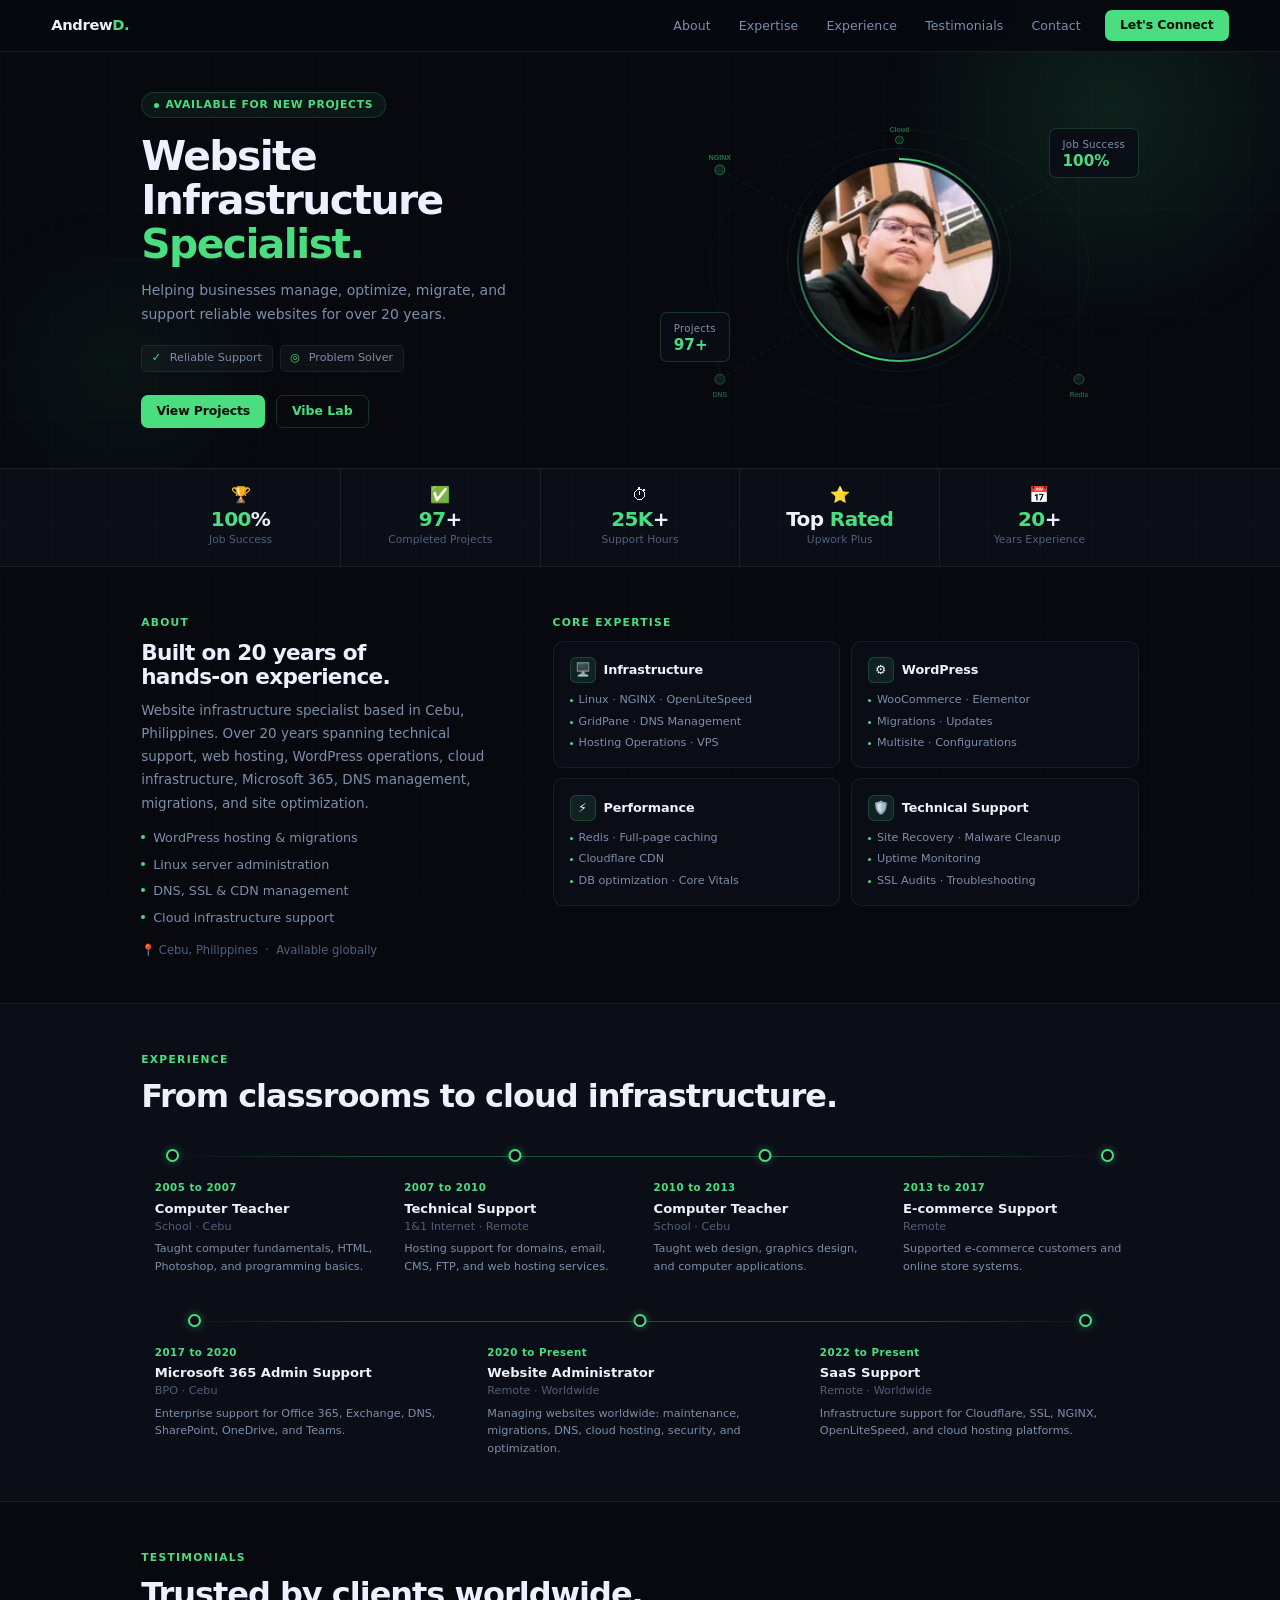
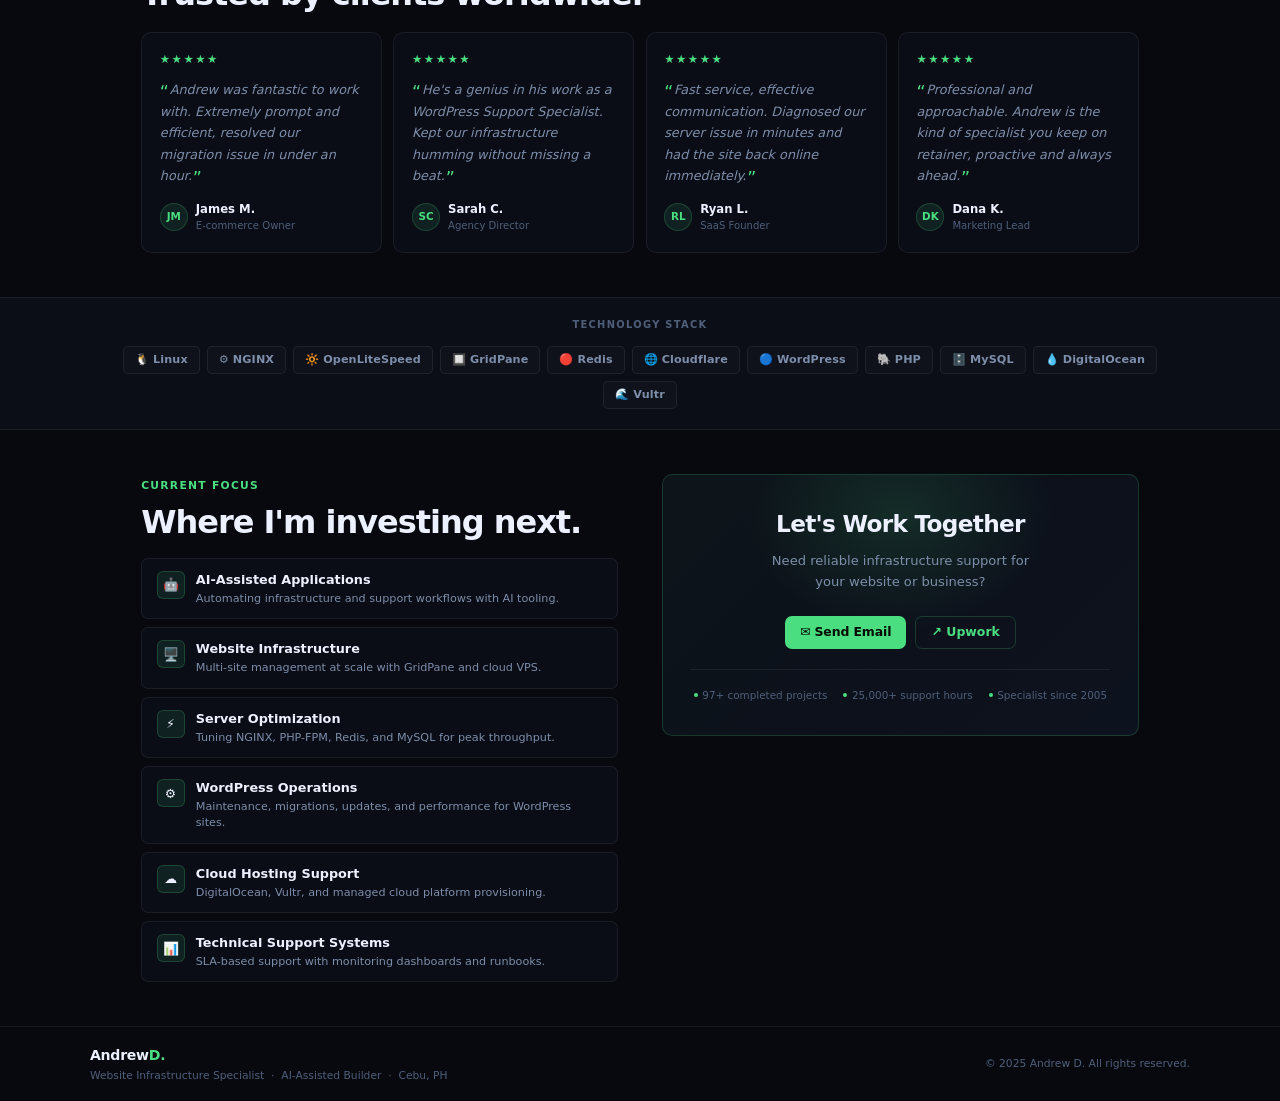
==== commit 3e8148a3: "Remove Contact Me button from hero, keep View Projects and Vibe Lab" ====
--- a/index.html
+++ b/index.html
@@ -424,7 +424,6 @@
       .hero-left { text-align: center; }
       .hero-badges { justify-content: center; }
       .hero-btns { justify-content: center; }
-      .hero-btns .btn-ghost { display: none; }
       .hero-btns .btn-green { padding: .65rem 1.75rem; font-size: .9rem; }
       .hero-desc { margin-left: auto; margin-right: auto; }
       #about { margin-top: -1.5rem; }
@@ -478,7 +477,6 @@
         <div class="hero-btns">
           <a href="/projects" class="btn btn-green">View Projects</a>
           <a href="/vibe-lab" class="btn btn-outline">Vibe Lab</a>
-          <a href="#contact" class="btn btn-ghost">Contact Me</a>
         </div>
       </div>
 
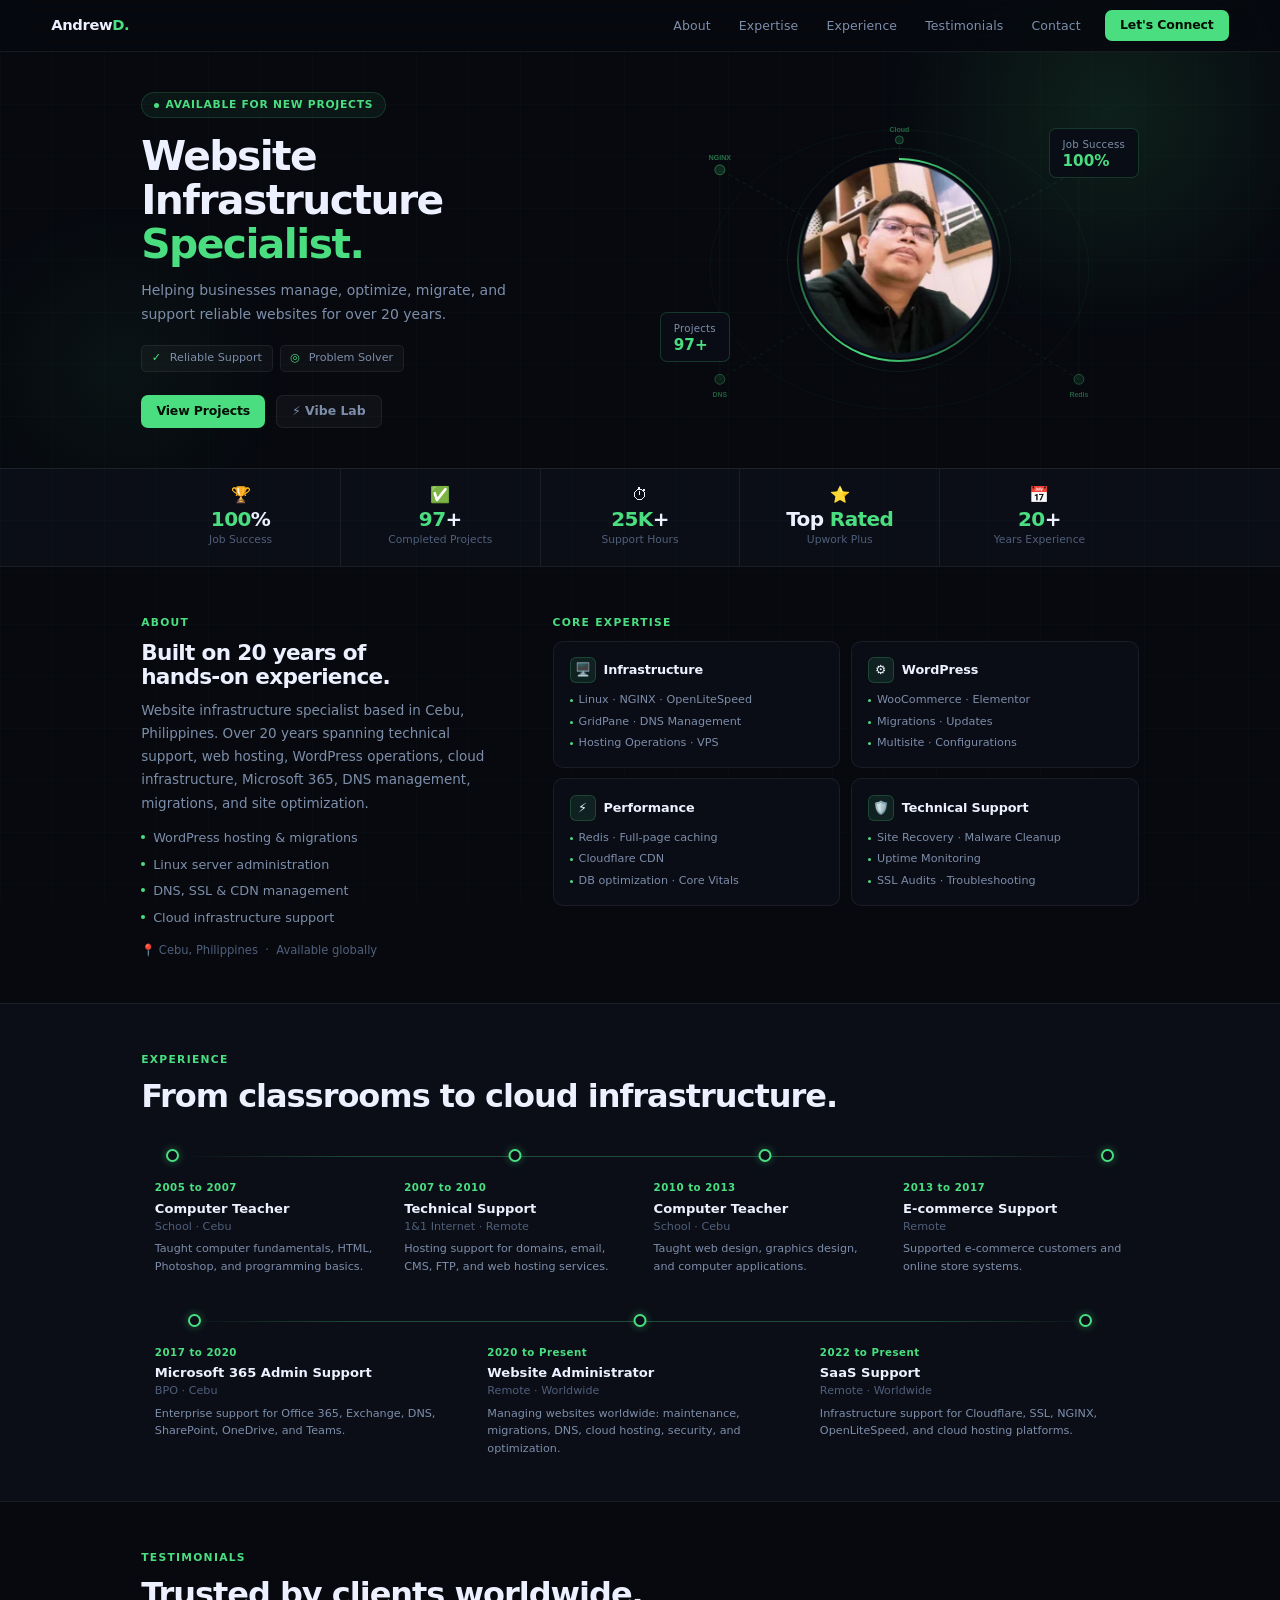
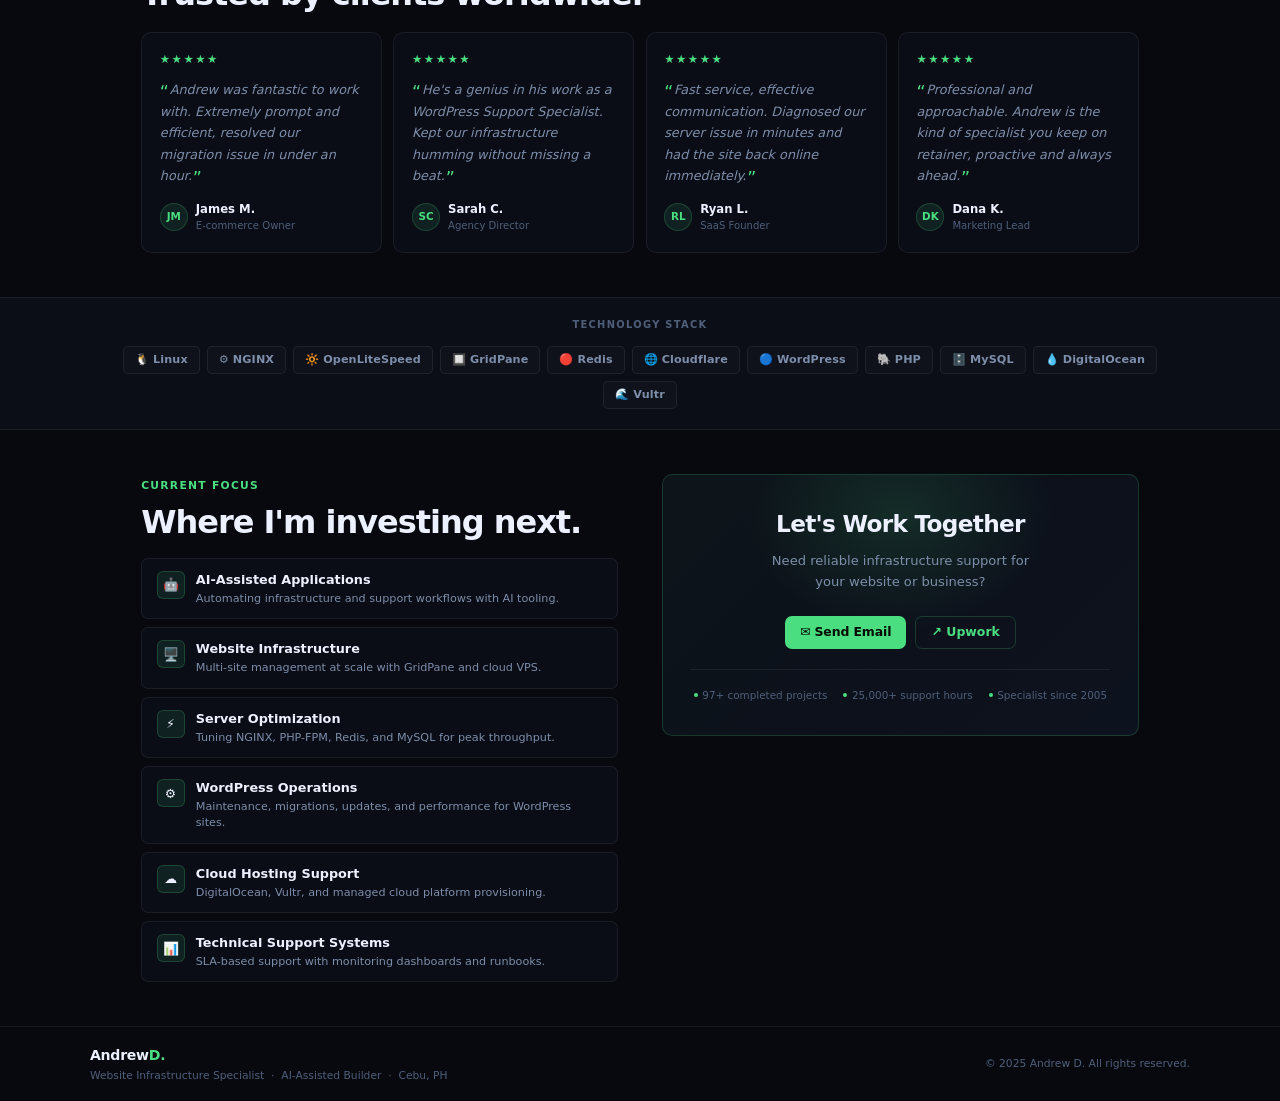
==== commit 5d39e58f: "Change Vibe Lab to ghost button with lightning icon" ====
--- a/index.html
+++ b/index.html
@@ -476,7 +476,7 @@
         </div>
         <div class="hero-btns">
           <a href="/projects" class="btn btn-green">View Projects</a>
-          <a href="/vibe-lab" class="btn btn-outline">Vibe Lab</a>
+          <a href="/vibe-lab" class="btn btn-ghost">⚡ Vibe Lab</a>
         </div>
       </div>
 
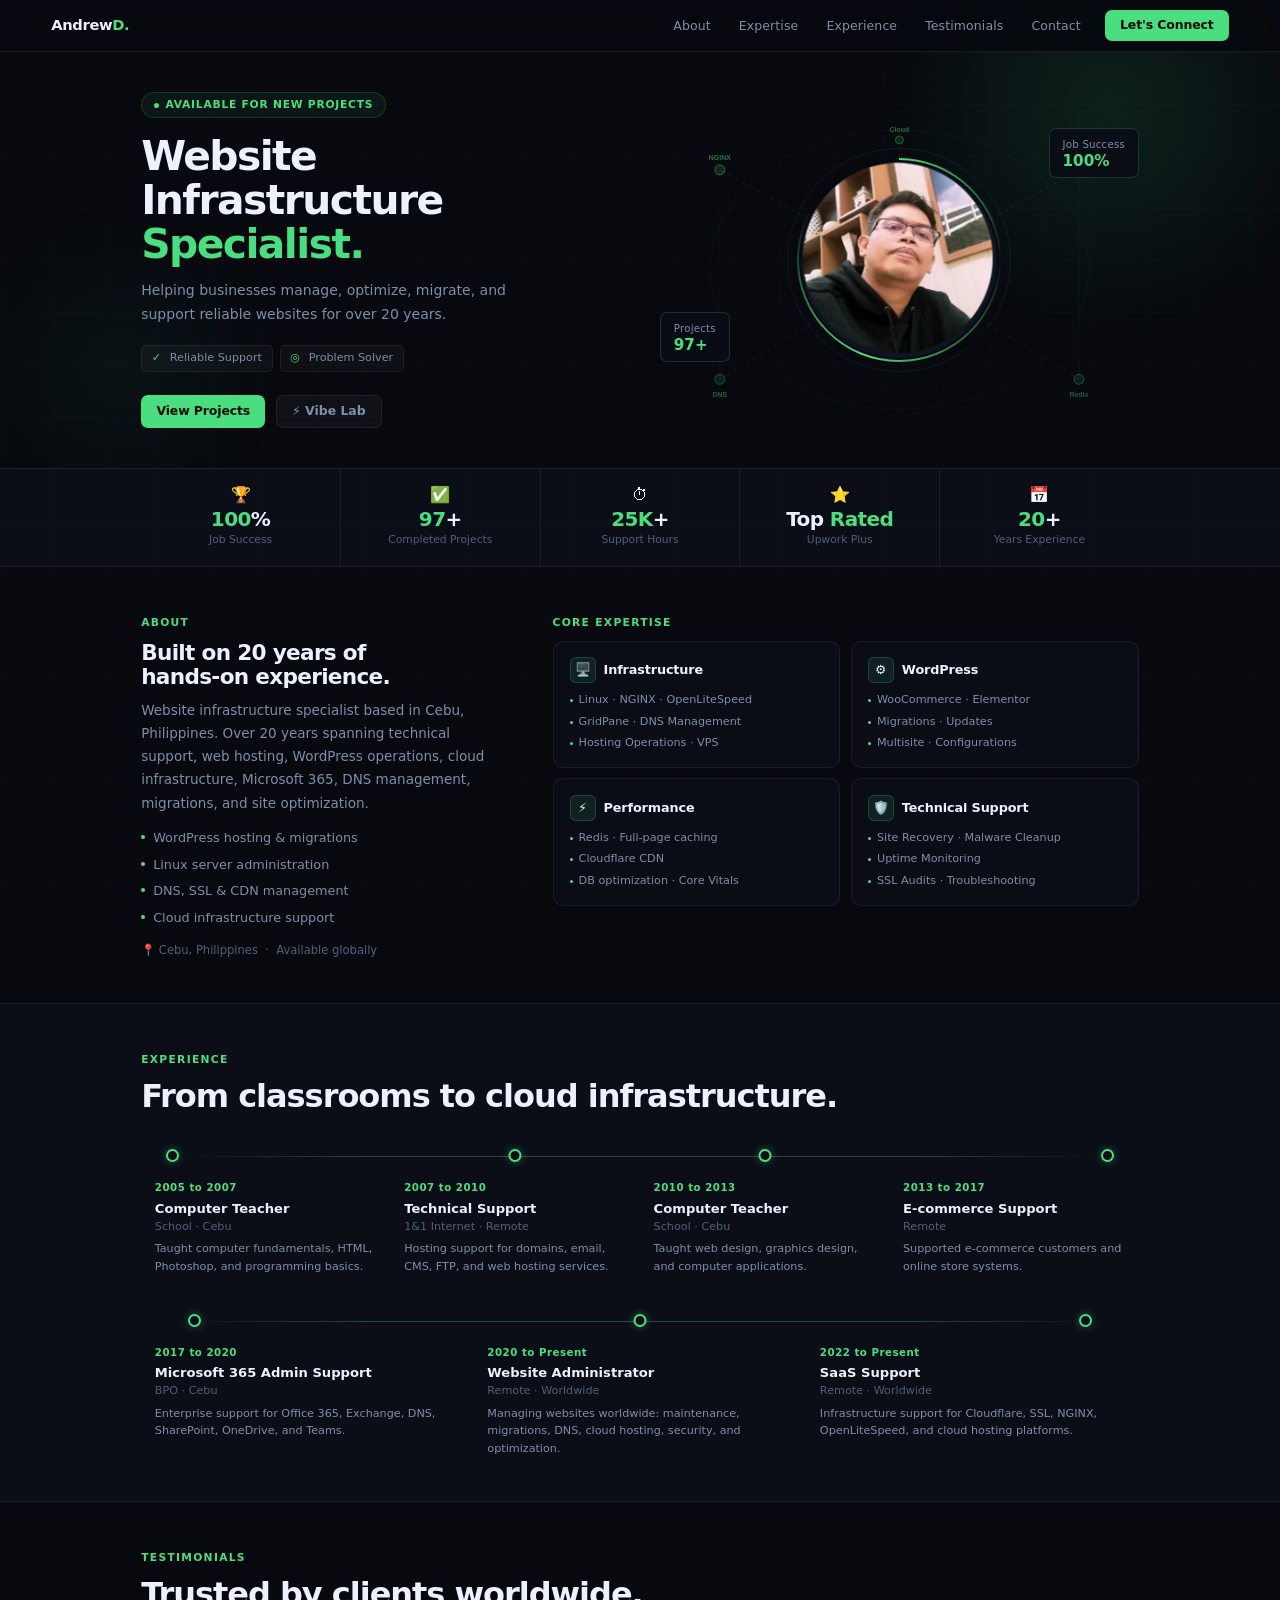
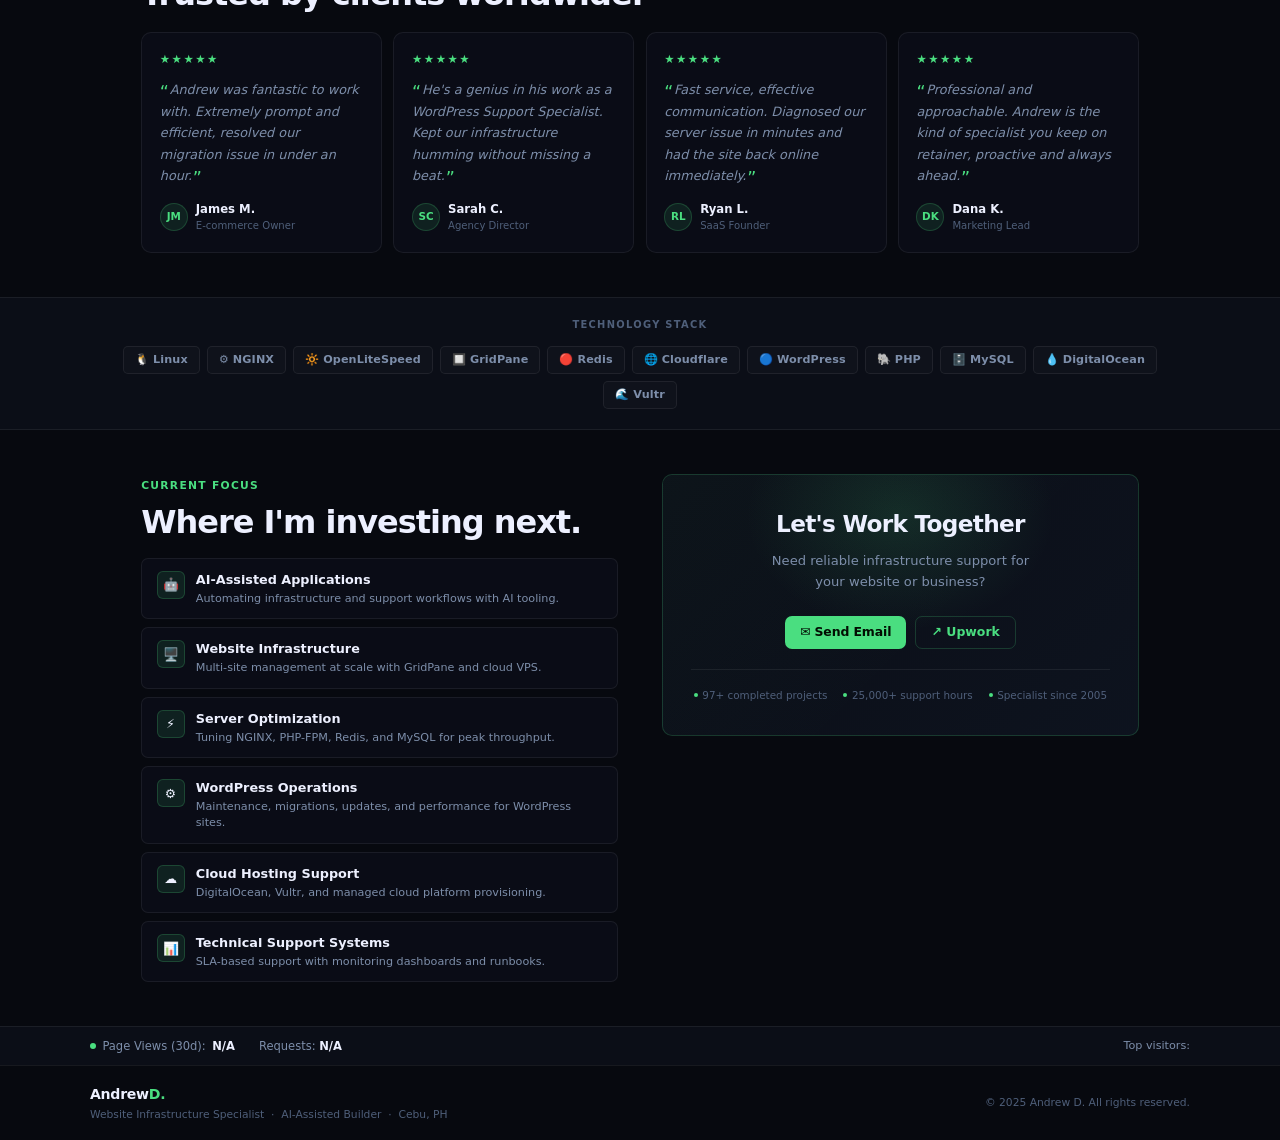
==== commit dc520215: "Add Cloudflare analytics stats bar via serverless API" ====
--- a/index.html
+++ b/index.html
@@ -844,6 +844,25 @@
   </div>
 </section>
 
+<!-- VISITOR STATS BAR -->
+<div style="position:relative;z-index:1;background:var(--bg-2);border-top:1px solid var(--border);padding:.65rem max(1.5rem,4vw);">
+  <div style="max-width:1100px;margin:0 auto;display:flex;align-items:center;justify-content:space-between;flex-wrap:wrap;gap:.75rem;">
+    <div style="display:flex;align-items:center;gap:1.5rem;flex-wrap:wrap;">
+      <div style="display:flex;align-items:center;gap:.4rem;font-size:.72rem;color:var(--muted-2);">
+        <span style="width:6px;height:6px;border-radius:50%;background:var(--green);display:inline-block;animation:blink 2s infinite;flex-shrink:0;"></span>
+        <span>Page Views (30d):</span>
+        <strong id="stat-views" style="color:var(--text);">...</strong>
+      </div>
+      <div style="font-size:.72rem;color:var(--muted-2);">
+        Requests: <strong id="stat-req" style="color:var(--text);">...</strong>
+      </div>
+    </div>
+    <div id="stat-countries" style="display:flex;align-items:center;gap:.5rem;flex-wrap:wrap;font-size:.7rem;color:var(--muted-2);">
+      <span>Top visitors:</span>
+    </div>
+  </div>
+</div>
+
 <!-- FOOTER -->
 <footer>
   <div class="footer-inner">
@@ -856,6 +875,24 @@
 </footer>
 
 <script>
+  // Cloudflare stats
+  fetch('/api/stats')
+    .then(r => r.json())
+    .then(d => {
+      document.getElementById('stat-views').textContent = d.pageViews?.toLocaleString() || '0';
+      document.getElementById('stat-req').textContent  = d.requests?.toLocaleString()  || '0';
+      if (d.countries?.length) {
+        const top = d.countries.slice(0, 5);
+        const el  = document.getElementById('stat-countries');
+        el.innerHTML = '<span style="color:var(--muted)">Top visitors:</span> ' +
+          top.map(c => `<span style="color:var(--text-2);font-weight:600;">${c.country}</span>`).join('<span style="color:var(--muted);margin:0 .2rem">·</span>');
+      }
+    })
+    .catch(() => {
+      document.getElementById('stat-views').textContent = 'N/A';
+      document.getElementById('stat-req').textContent  = 'N/A';
+    });
+
   // Mobile nav toggle
   const ham = document.getElementById('ham');
   const nl  = document.getElementById('navLinks');
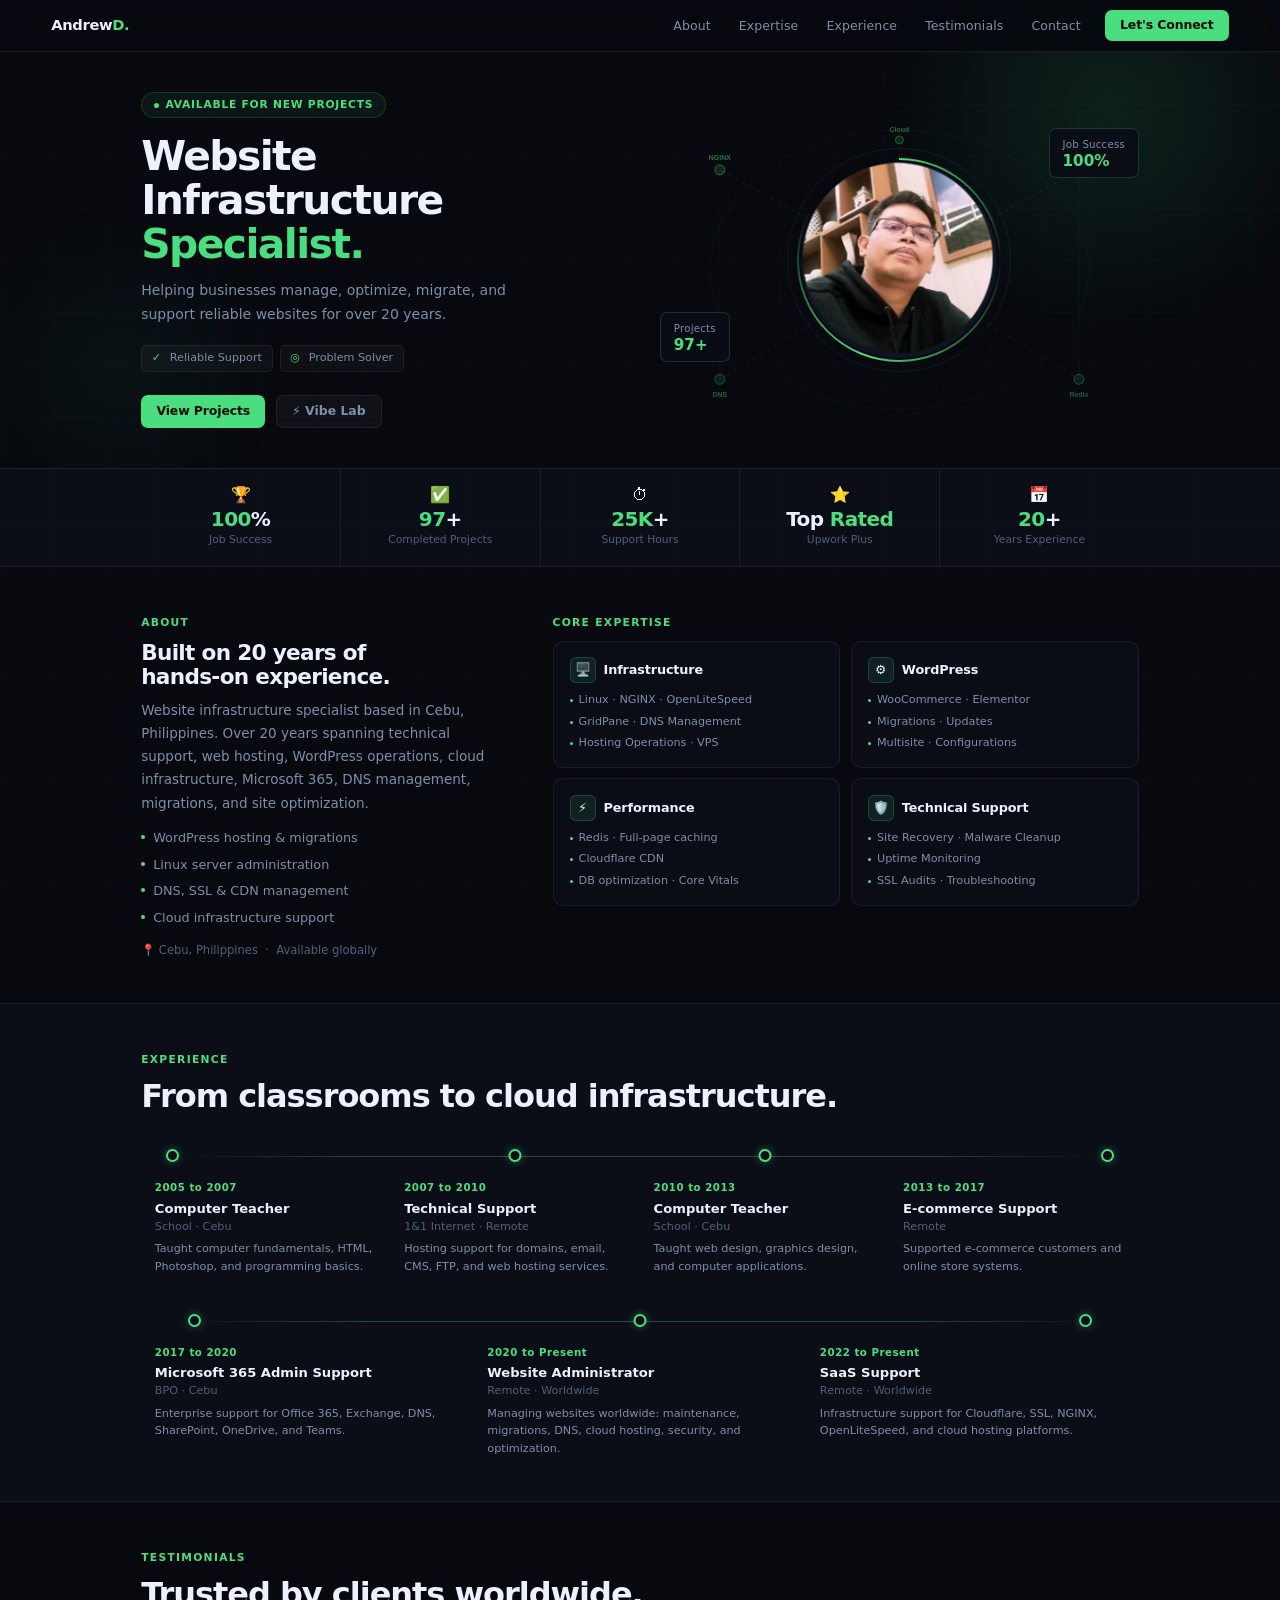
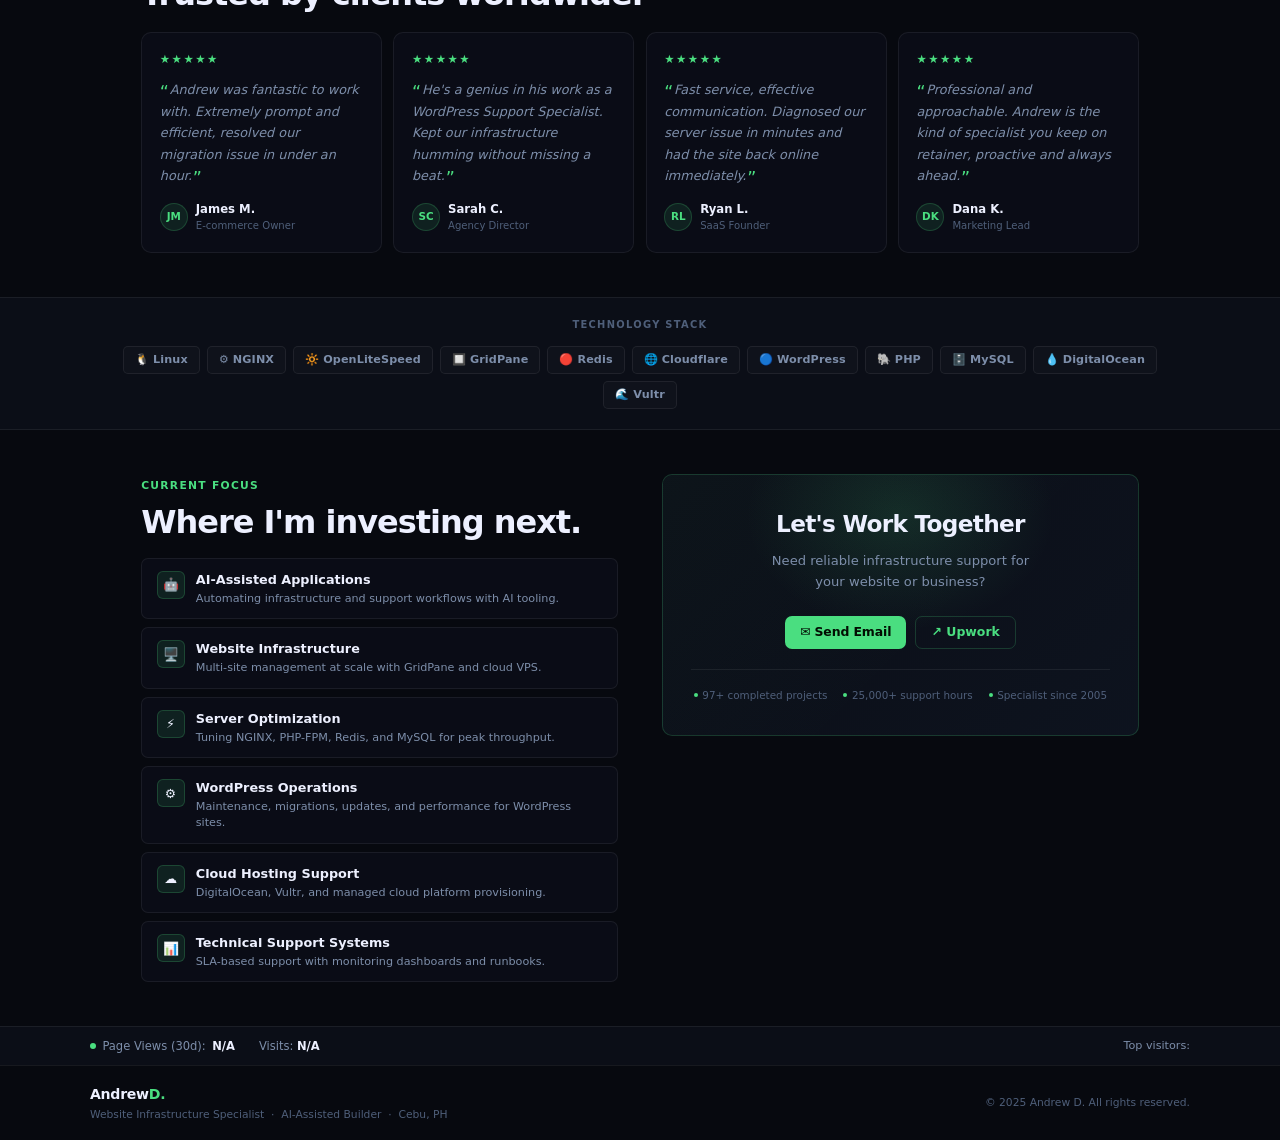
==== commit 0fd7dda9: "Rename stats bar label from Requests to Visits Co-Authored-By: Claude Fable 5 <noreply@anthropic.com" ====
--- a/index.html
+++ b/index.html
@@ -4,8 +4,11 @@
   <meta charset="UTF-8" />
   <meta name="viewport" content="width=device-width, initial-scale=1.0" />
   <title>Andrew D. | Website Infrastructure Specialist</title>
+  <meta name="description" content="Andrew D. is a website infrastructure specialist in Cebu, Philippines with 20 years of experience in cloud hosting, server migrations, WordPress, and performance optimization." />
   <link rel="icon" type="image/svg+xml" href="favicon.svg" />
   <link rel="stylesheet" href="style.css" />
+  <link rel="preload" as="image" href="images/drew.webp" type="image/webp" />
+  <link rel="preconnect" href="https://static.cloudflareinsights.com" crossorigin />
   <style>
     /* ===================== HERO ===================== */
     .hero {
@@ -516,7 +519,7 @@
           <div class="ring-inner">
             <picture>
               <source srcset="images/drew.webp" type="image/webp" />
-              <img src="images/drew.png" alt="Andrew D. Website Infrastructure Specialist" />
+              <img src="images/drew.png" alt="Andrew D. Website Infrastructure Specialist" width="220" height="220" fetchpriority="high" decoding="async" />
             </picture>
           </div>
         </div>
@@ -854,7 +857,7 @@
         <strong id="stat-views" style="color:var(--text);">...</strong>
       </div>
       <div style="font-size:.72rem;color:var(--muted-2);">
-        Requests: <strong id="stat-req" style="color:var(--text);">...</strong>
+        Visits: <strong id="stat-req" style="color:var(--text);">...</strong>
       </div>
     </div>
     <div id="stat-countries" style="display:flex;align-items:center;gap:.5rem;flex-wrap:wrap;font-size:.7rem;color:var(--muted-2);">
@@ -923,5 +926,6 @@
     glow.style.transform = `translate(${x}px,${y}px)`;
   }, { passive: true });
 </script>
+<!-- Cloudflare Web Analytics --><script defer src='https://static.cloudflareinsights.com/beacon.min.js' data-cf-beacon='{"token": "b1ae38358fe046e6863e306229b579c2"}'></script><!-- End Cloudflare Web Analytics -->
 </body>
 </html>
